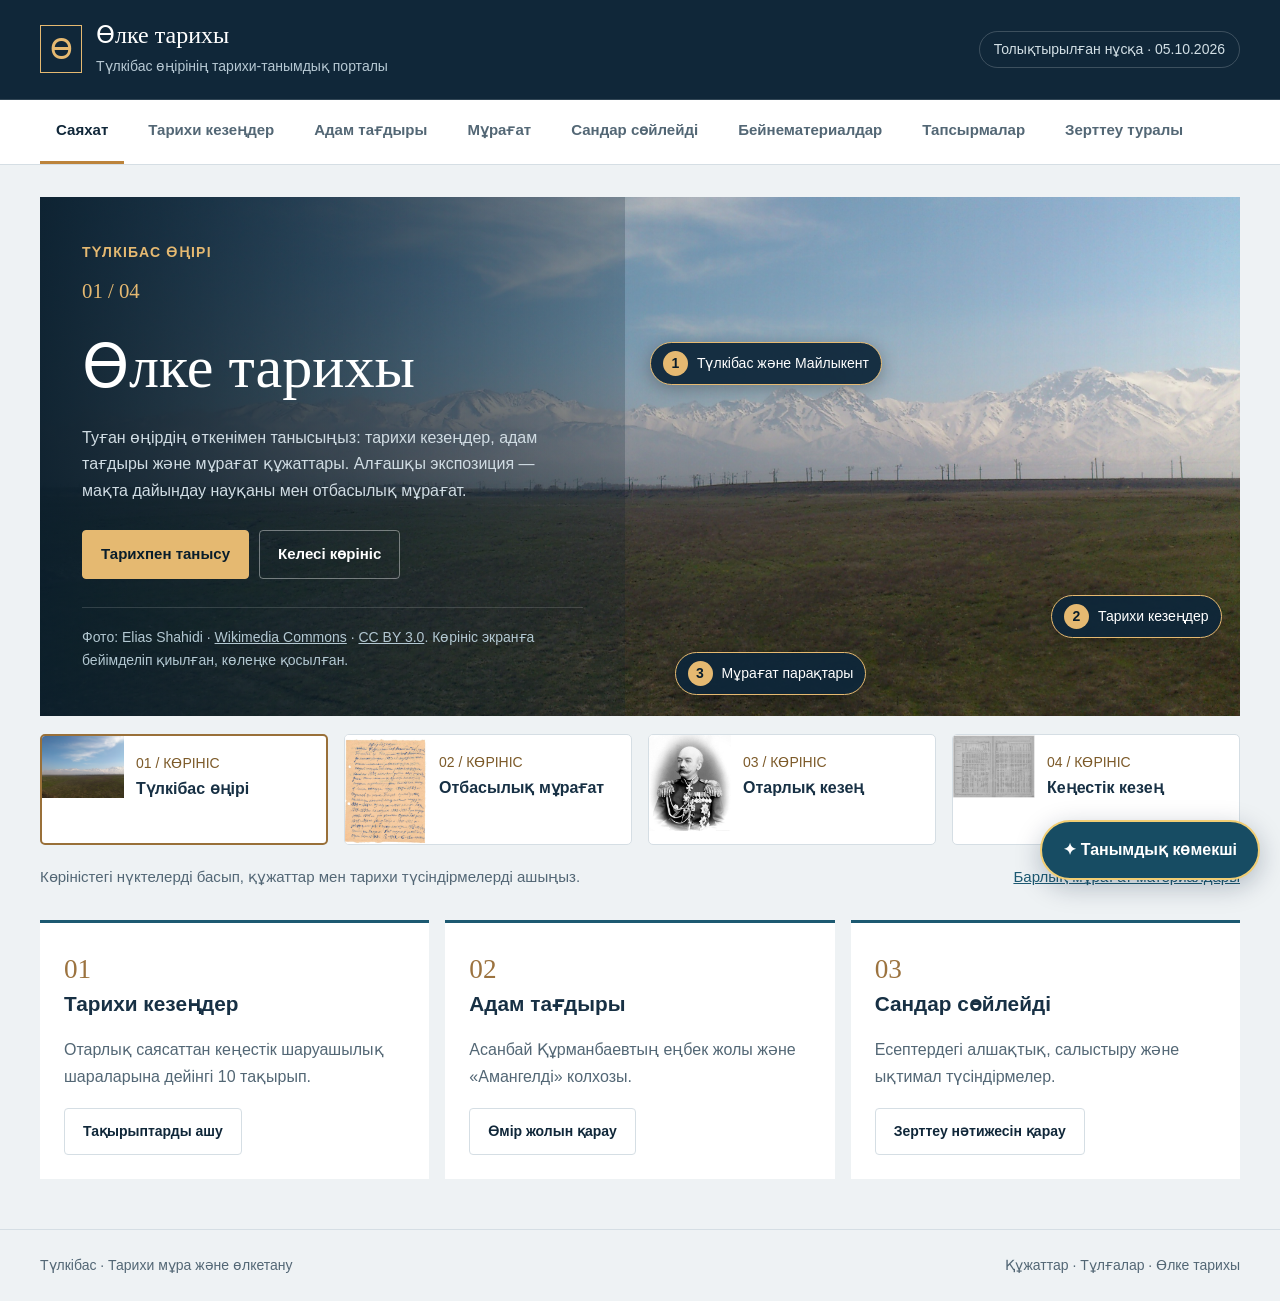
==== index.html @ 642c3aed "Өлке тарихы: танымдық көмекші қосылды" ====
<!doctype html>
<html lang="kk">
<head>
<meta charset="utf-8"><meta name="viewport" content="width=device-width, initial-scale=1">
<meta name="description" content="Түлкібас өңірінің тарихы: отарлық және кеңестік экономикалық саясат, Асанбай Құрманбаевтың өмір жолы, отбасылық мұрағат және сандық деректерді салыстыру.">
<meta name="theme-color" content="#102739"><title>Өлке тарихы</title>
<link rel="icon" type="image/svg+xml" href="data:image/svg+xml,%3Csvg xmlns='http://www.w3.org/2000/svg' viewBox='0 0 32 32'%3E%3Crect width='32' height='32' rx='6' fill='%23102739'/%3E%3Cpath d='M8 7h16v18H8z' fill='none' stroke='%23e5b971' stroke-width='2'/%3E%3Cpath d='M12 12h8m-8 4h8m-8 4h5' stroke='%23e5b971' stroke-width='2'/%3E%3C/svg%3E">
<style>
:root{--ink:#102739;--deep:#091d2b;--gold:#e5b971;--paper:#fff;--bg:#eef2f4;--text:#173044;--muted:#536775;--line:#d5dee4;--blue:#1c5971;--serif:Georgia,'Times New Roman',serif}*{box-sizing:border-box}html{scroll-behavior:smooth}body{margin:0;background:var(--bg);color:var(--text);font-family:Arial,Helvetica,sans-serif;font-size:16px;line-height:1.65}button,a,input{touch-action:manipulation}button,input{font:inherit}button{cursor:pointer}a{color:var(--blue)}button:focus-visible,a:focus-visible,input:focus-visible,summary:focus-visible{outline:3px solid #bd7623;outline-offset:4px}button:disabled{cursor:default}h1,h2,h3,h4,p{margin-top:0}h1,h2,h3{line-height:1.18}h1,h2{font-family:var(--serif);font-weight:400}h2{font-size:clamp(2rem,4vw,3rem);margin-bottom:16px}h3{font-size:1.3rem}p{margin-bottom:18px}.skip{position:absolute;top:-70px;left:10px;background:white;z-index:20;padding:10px}.skip:focus{top:10px}.top{background:var(--ink);color:#fff;border-bottom:1px solid #ffffff24}.top-inner{max-width:1400px;margin:auto;padding:21px 40px;display:flex;justify-content:space-between;align-items:center;gap:20px}.brand{display:flex;gap:14px;align-items:center;color:inherit;text-decoration:none}.brand-mark{width:42px;height:48px;display:grid;place-items:center;border:1px solid var(--gold);font-family:var(--serif);color:var(--gold);font-size:1.8rem}.brand-title{font-family:var(--serif);font-size:1.5rem;line-height:1.2}.brand small{display:block;font-size:.875rem;color:#b6c8d3;margin-top:5px}.edition{color:#d3e0e6;font-size:.875rem;border:1px solid #ffffff30;border-radius:20px;padding:6px 14px}.nav{background:var(--paper);border-bottom:1px solid var(--line)}.nav-inner{max-width:1400px;margin:auto;display:flex;padding:0 40px;gap:8px;overflow-x:auto}.nav a{white-space:nowrap;text-decoration:none;color:var(--muted);padding:18px 16px;font-weight:600;font-size:.94rem;border-bottom:3px solid transparent}.nav a[aria-current=page]{color:var(--ink);border-color:#bc843b}.nav a:hover{background:#edf3f6}.shell{max-width:1400px;margin:auto;padding:32px 40px 50px}.section-label{display:block;font-size:.875rem;letter-spacing:.09em;text-transform:uppercase;font-weight:700;color:#86602d;margin-bottom:10px}.page-heading{display:flex;align-items:end;justify-content:space-between;gap:20px;margin-bottom:26px}.page-heading p{max-width:700px;color:var(--muted);margin-bottom:0}.subtle{color:var(--muted);font-size:.875rem}.museum{display:grid;grid-template-columns:1fr 1.05fr;min-height:490px;background:var(--ink);color:white;position:relative;overflow:hidden}.museum-copy{padding:44px 42px;display:flex;flex-direction:column;justify-content:center;z-index:1}.museum .section-label{color:var(--gold)}.museum h1{font-family:var(--serif);font-size:clamp(2rem,4.7vw,4.2rem);margin-bottom:22px}.museum-copy p{color:#d0dce3;max-width:560px}.museum .source-label{font-size:.875rem;color:#b3c8d2;margin-top:28px;padding-top:18px;border-top:1px solid #ffffff25}.scene-number{font-family:var(--serif);font-size:1.3rem;color:var(--gold);margin-bottom:24px}.stage{min-width:0;position:relative;overflow:hidden;background:#173b4d;display:flex;align-items:center;justify-content:center;padding:36px 25px;background-image:radial-gradient(ellipse at center,#376176 0%,#173b4d 70%)}.stage-images{width:100%;height:400px;position:relative}.stage-img{position:absolute;object-fit:contain;filter:drop-shadow(0 15px 18px #0008);max-width:62%;height:92%;top:1%;left:8%;transform:rotate(-7deg)}.stage-img.second{left:auto;right:3%;height:82%;top:12%;transform:rotate(6deg)}.stage-img.solo{max-width:90%;left:5%;width:90%;height:95%;transform:none}.hotspot{position:absolute;border:1px solid var(--gold);border-radius:50px;background:#0d2639ee;color:#fff;display:flex;align-items:center;gap:9px;padding:8px 12px;font-size:.875rem;box-shadow:0 4px 18px #0004;z-index:2;text-align:left;max-width:90%}.hotspot b{background:var(--gold);color:var(--deep);border-radius:50%;width:25px;height:25px;flex-shrink:0;display:grid;place-items:center}.hotspot:hover{background:#17445e}.hotspot.one{left:4%;top:28%}.hotspot.two{right:3%;bottom:15%}.hotspot.three{left:8%;bottom:4%}.museum-controls{display:flex;gap:10px;flex-wrap:wrap;margin-top:8px}.btn{border:1px solid var(--line);background:white;color:var(--ink);padding:11px 18px;border-radius:4px;display:inline-flex;align-items:center;justify-content:center;gap:8px;text-decoration:none;font-size:.94rem;font-weight:600}.btn:hover{background:#e7eff4}.btn.gold{background:var(--gold);border-color:var(--gold);color:var(--deep)}.btn.dark{background:var(--ink);border-color:var(--ink);color:#fff}.btn.ghost{background:transparent;border-color:#ffffff65;color:white}.btn.ghost:hover{background:#ffffff15}.scene-cards{display:grid;grid-template-columns:repeat(3,1fr);gap:16px;margin-top:18px}.scene-card{background:white;border:1px solid var(--line);display:flex;text-align:left;padding:0;overflow:hidden;border-radius:5px;min-height:110px;color:var(--text)}.scene-card.active{border:2px solid #997039}.scene-thumb{width:110px;object-fit:cover;background:#e4e6e6}.scene-meta{padding:17px 18px}.scene-meta small{display:block;color:#7c5a29;font-size:.875rem;margin-bottom:4px}.scene-meta strong{display:block;font-size:1rem;line-height:1.3}.trip-foot{padding:20px 0;color:var(--muted);display:flex;justify-content:space-between;gap:20px;font-size:.94rem}.trip-foot a{text-decoration:underline}.routes{display:grid;grid-template-columns:repeat(3,1fr);gap:16px;margin-top:10px}.route{padding:24px;background:white;border-top:3px solid var(--blue)}.route .num{color:#9c733f;font-family:var(--serif);font-size:1.7rem}.route p{color:var(--muted);margin:12px 0 18px}.route .btn{font-size:.875rem}.topic-grid{display:grid;grid-template-columns:repeat(2,1fr);gap:18px}.topic-card{background:white;padding:28px;border:1px solid var(--line);position:relative;display:flex;flex-direction:column;align-items:start}.topic-card .index{font-family:var(--serif);font-size:2rem;color:#a97b40}.topic-card .era{font-size:.875rem;color:var(--muted);margin-left:auto}.topic-card .card-top{display:flex;align-items:center;width:100%;margin-bottom:16px}.topic-card p{color:var(--muted);flex-grow:1}.topic-card .btn{margin-top:auto}.name-note{border-left:4px solid #ac7c3d;padding:17px 22px;background:#fff8ec;margin:25px 0;font-size:.94rem}.two-col{display:grid;grid-template-columns:1.1fr .9fr;gap:32px}.life-intro{background:var(--ink);color:white;padding:32px}.life-intro .section-label{color:var(--gold)}.life-intro p{color:#cddbe4}.life-intro img{width:100%;height:330px;object-fit:contain;margin-top:10px}.timeline{margin-left:16px;border-left:2px solid #c4d2db;padding:0 0 0 30px}.event{position:relative;background:white;padding:20px 24px;margin-bottom:16px;border:1px solid var(--line)}.event:before{content:'';position:absolute;left:-39px;top:26px;width:14px;height:14px;background:#b5823e;border:3px solid var(--bg);border-radius:50%}.event time{font-size:.875rem;font-weight:700;color:#805821}.event h3{margin:8px 0 12px}.event p{color:var(--muted);margin:0}.archive-grid{display:grid;grid-template-columns:repeat(3,1fr);gap:22px}.archive-card{background:white;border:1px solid var(--line);display:flex;flex-direction:column}.archive-picture{height:285px;background:#dfe6ea;display:grid;place-items:center;position:relative;border:0;width:100%;padding:18px}.archive-picture img{max-width:100%;height:100%;object-fit:contain;filter:drop-shadow(0 7px 7px #0002)}.archive-picture:after{content:'Үлкейтіп қарау';position:absolute;bottom:13px;right:13px;background:#102739;color:white;font-size:.875rem;padding:4px 10px;border-radius:3px}.archive-copy{padding:23px;display:flex;flex-direction:column;flex-grow:1}.archive-copy .subtle{color:#815c2b}.archive-copy h3{margin:10px 0 12px}.archive-copy p{font-size:.94rem;color:var(--muted);margin-bottom:10px}.pending{padding:28px;border:1px dashed #80929e;background:#fff;margin-top:24px}.pending h3{margin-bottom:12px}.pending p{margin-bottom:0;color:var(--muted)}.comparison-banner{background:var(--ink);color:white;padding:36px 40px;display:grid;grid-template-columns:1.5fr 1fr;gap:32px}.comparison-banner .section-label{color:var(--gold)}.comparison-banner p{color:#d6e1e8}.difference{align-self:center;justify-self:center;text-align:center}.difference .big{font-family:var(--serif);font-size:6rem;color:var(--gold);line-height:1}.difference strong{display:block;font-size:1rem;margin-top:12px}.compare-grid{display:grid;grid-template-columns:1fr 1fr;gap:20px;margin:24px 0}.figure{background:white;border:1px solid var(--line);padding:28px}.figure .value{font-family:var(--serif);font-size:4rem;color:var(--ink);line-height:1.2}.figure p{font-weight:600;margin:12px 0}.bar{height:9px;background:#e9eef1;border-radius:5px;overflow:hidden}.bar span{height:100%;background:#26718d;display:block}.figure:nth-child(2) .bar span{background:#a97b40}.formula{background:white;border:1px solid var(--line);padding:20px;text-align:center;font-family:var(--serif);font-size:1.8rem}.interpretations{display:grid;grid-template-columns:1fr 1fr;gap:20px;margin:24px 0}.interpretation{padding:28px;background:#fff;border-top:4px solid var(--blue)}.interpretation:nth-child(2){border-color:#af7c38}.interpretation p{margin-bottom:0;color:var(--muted)}.task-zone{background:white;padding:32px;margin-top:32px;border:1px solid var(--line)}.task-head{display:flex;align-items:center;justify-content:space-between;gap:20px}.score{font-size:.94rem;font-weight:700;color:var(--blue)}.tasks{display:grid;grid-template-columns:1fr 1fr;gap:18px;margin:24px 0}.task{border:1px solid var(--line);padding:20px}.task p{font-weight:600}.task-actions{display:flex;gap:12px;flex-wrap:wrap}.task-feedback{font-size:.94rem;color:var(--muted);margin-top:15px;min-height:25px}.task .selected{background:var(--ink);color:#fff}.task.correct{border-color:#3b7763}.task.incorrect{border-color:#a55849}.project-card{background:white;padding:34px;border:1px solid var(--line);margin-bottom:24px}.project-card h3{font-family:var(--serif);font-size:1.6rem}.project-authors{display:grid;grid-template-columns:repeat(3,1fr);gap:20px;padding:24px 0;border-top:1px solid var(--line);margin-top:28px}.project-authors strong{display:block}.project-authors p{margin:5px 0 0;color:var(--muted)}.research-flow{display:grid;grid-template-columns:repeat(4,1fr);gap:12px;margin-top:24px}.research-flow div{background:var(--ink);padding:22px;color:white}.research-flow b{display:block;color:var(--gold);font-size:1.6rem;font-family:var(--serif);margin-bottom:10px}.references{background:white;padding:28px;border:1px solid var(--line)}summary{cursor:pointer;font-weight:700;font-size:1.1rem}details[open] summary{margin-bottom:18px}.references li{margin-bottom:12px;overflow-wrap:anywhere}.source-links{margin-top:26px;padding-top:20px;border-top:1px solid var(--line)}.source-links a{display:block;margin:10px 0;overflow-wrap:anywhere}.footer{max-width:1400px;margin:auto;padding:24px 40px;border-top:1px solid var(--line);display:flex;justify-content:space-between;gap:20px;color:var(--muted);font-size:.875rem}.footer p{margin:0}dialog{padding:0;border:0;color:var(--text);background:white;border-radius:8px;max-width:850px;width:calc(100% - 40px);max-height:90dvh;box-shadow:0 25px 90px #0005}dialog::backdrop{background:#061725bd}.dialog-head{display:flex;align-items:center;justify-content:space-between;gap:14px;padding:22px 28px;border-bottom:1px solid var(--line);position:sticky;top:0;background:white;z-index:2}.dialog-head h2{font-family:var(--serif);font-size:1.7rem;margin:0}.close{width:40px;height:40px;background:var(--bg);border:1px solid var(--line);border-radius:50%;font-size:1.4rem;flex-shrink:0;color:var(--text)}.dialog-body{padding:28px}.dialog-body .lead{font-size:1.1rem;color:var(--blue)}.dialog-body .source{background:var(--bg);padding:18px;font-size:.875rem;margin-top:24px}.question{border-left:3px solid #b88843;padding:16px 20px;margin-top:24px;background:#fff8ee}.image-dialog{max-width:1100px}.zoom-toolbar{display:flex;align-items:center;gap:16px;flex-wrap:wrap;padding:14px 28px;background:var(--bg)}.zoom-toolbar label{font-size:.875rem}.zoom-toolbar input{width:160px;accent-color:var(--blue)}.image-scroll{height:60dvh;overflow:auto;background:#dce3e7;display:grid;align-items:start;justify-items:center;padding:20px}.image-scroll img{max-width:none;width:var(--zoom-width,70%);height:auto;display:block;object-fit:contain}.image-caption{padding:20px 28px;font-size:.94rem;color:var(--muted)}.image-caption p{margin-bottom:8px}.noscript{padding:20px;background:#fff0da}.print-only{display:none}@media(min-width:1600px){.museum{min-height:540px}.stage-images{height:440px}}@media(max-width:1000px){.top-inner,.shell,.footer{padding-left:24px;padding-right:24px}.nav-inner{padding:0 24px}.museum-copy{padding:30px}.scene-thumb{width:75px}.scene-meta{padding:14px 12px}.archive-grid{grid-template-columns:repeat(2,1fr)}.two-col{gap:20px}.project-authors{grid-template-columns:1fr 1fr}.research-flow{grid-template-columns:1fr 1fr}}@media(max-width:700px){.top-inner{padding:18px 18px}.brand-title{font-size:1.2rem}.brand small{font-size:.8rem}.edition{display:none}.nav-inner{padding:0 6px;gap:0}.nav a{padding:15px 12px;font-size:.875rem}.shell{padding:22px 18px 35px}.page-heading{display:block}.museum{grid-template-columns:1fr}.museum-copy{padding:28px}.museum h1{font-size:2.35rem}.museum .source-label{margin-top:15px}.scene-number{margin-bottom:15px}.stage{padding:14px 20px}.stage-images{height:330px}.scene-cards{gap:10px}.scene-card{display:block;min-width:0}.scene-thumb{width:100%;height:90px}.scene-meta{padding:12px 10px}.scene-meta strong{font-size:.875rem}.scene-meta small{font-size:.8rem}.routes,.topic-grid,.two-col,.archive-grid,.compare-grid,.interpretations,.tasks{grid-template-columns:1fr}.trip-foot{display:block}.trip-foot a{display:inline-block;margin-top:10px}.topic-card{padding:23px}.archive-picture{height:330px}.comparison-banner{grid-template-columns:1fr;padding:28px}.comparison-banner .difference{justify-self:start;text-align:left;display:flex;align-items:center;gap:20px}.difference .big{font-size:4.7rem}.difference strong{margin:0}.task-zone{padding:22px}.task-head{display:block}.project-card{padding:24px}.project-authors{grid-template-columns:1fr}.research-flow{grid-template-columns:1fr 1fr}.footer{padding:20px 18px;display:block}.footer p+p{margin-top:10px}.dialog-head{padding:17px 20px}.dialog-head h2{font-size:1.35rem}.dialog-body{padding:22px}.image-caption{padding:20px}.image-scroll img{width:var(--zoom-width,100%)}.zoom-toolbar{padding:12px 20px}.hotspot{font-size:.875rem}.image-dialog{width:calc(100% - 20px)}}@media(prefers-reduced-motion:reduce){html{scroll-behavior:auto}*{animation:none!important;transition:none!important}}@media print{.nav,.top,.footer,button,.scene-cards,.museum,.task-zone,dialog{display:none!important}.shell{padding:0;max-width:none}.topic-grid,.two-col,.archive-grid,.compare-grid,.interpretations{display:block}.topic-card,.event,.archive-card,.project-card{break-inside:avoid;margin-bottom:16px}.print-only{display:block}.comparison-banner{background:white;color:black}.comparison-banner p{color:black}.difference .big{color:black}}

/* Өлке көрінісі және мақта тақырыбының көркем фоны */
.museum.has-background{background-size:cover;background-position:center 72%}
.museum.has-background .stage{background:transparent}
.museum.landscape .museum-copy{background:linear-gradient(90deg,#091d2be8,#091d2b38)}
.museum.cotton .museum-copy{background:linear-gradient(90deg,#fffffff2,#ffffff94);color:var(--ink)}
.museum.cotton .museum-copy p{color:#243e50}
.museum.cotton .section-label,.museum.cotton .scene-number{color:#795326}
.museum.cotton .source-label{color:#354e60;border-color:#10273930}
.museum.cotton .btn.ghost{color:var(--ink);border-color:#10273980;background:#ffffffb0}
.museum.cotton .btn.ghost:hover{background:white}
.museum .source-label a{color:inherit}
.scene-cards{grid-template-columns:repeat(4,1fr)}
.scene-thumb{width:82px}
.scene-meta{padding:16px 12px}
.topic-art{width:calc(100% + 56px);height:155px;margin:-28px -28px 20px;background-size:cover;background-position:center 62%;position:relative;flex-shrink:0}
.topic-art span{position:absolute;right:12px;bottom:10px;background:#ffffffdf;padding:2px 9px;font-size:.75rem;color:#3b5262;border-radius:3px}
.dialog-body .topic-art{height:185px;margin-bottom:24px}
.visual-credit{font-size:.875rem;color:var(--muted)}
@media(max-width:1000px){.scene-thumb{width:64px}.scene-meta{padding:14px 10px}}
@media(max-width:700px){.scene-cards{grid-template-columns:repeat(2,1fr)}.scene-thumb{width:100%;height:105px}.museum.landscape{background-position:68% 75%}.museum.landscape .museum-copy{background:#091d2bbd}.museum.landscape .stage{min-height:250px;background:#091d2b10}.museum.landscape .stage-images{height:220px}.museum.cotton .museum-copy{background:#ffffffe0}.museum.cotton .stage{background:#ffffff35}.topic-card .topic-art{width:calc(100% + 46px);margin:-23px -23px 20px}.dialog-body .topic-art{width:calc(100% + 44px);margin:-22px -22px 22px}}
.archive-views{display:flex;gap:8px;flex-wrap:wrap;margin-top:14px}.archive-views .btn{padding:7px 10px;font-size:.85rem}.source-audit{background:white;border:1px solid var(--line);padding:26px;margin:24px 0}.table-scroll{overflow:auto}.audit-table{border-collapse:collapse;width:100%;font-size:.94rem}.audit-table th,.audit-table td{padding:12px 14px;border-bottom:1px solid var(--line);text-align:left;vertical-align:top}.audit-table th{background:var(--bg)}.audit-table td:first-child{min-width:190px}.image-scroll{display:block}.image-frame{position:relative;margin:0 auto}.image-frame #large-image{position:absolute;left:50%;top:50%;max-width:none;transform:translate(-50%,-50%);transform-origin:center}.source-buttons{display:flex;gap:10px;flex-wrap:wrap;margin-top:14px}.archive-count{font-weight:600;color:var(--blue)}

.people-nav{display:grid;grid-template-columns:1fr 1fr;gap:18px;margin-bottom:30px}.person-choice{display:flex;gap:20px;align-items:center;background:white;border:1px solid var(--line);padding:16px;color:var(--ink);text-decoration:none}.person-choice.active{border:2px solid #a97b40;background:#fff8ec}.person-choice img{width:76px;height:92px;object-fit:cover;background:var(--bg)}.person-choice strong{display:block;font-family:var(--serif);font-size:1.4rem;line-height:1.3}.person-choice small{display:block;margin-top:6px;color:var(--muted)}.person-heading{margin:30px 0}.person-heading p{max-width:900px;color:var(--muted)}.person-docs{display:flex;flex-direction:column;gap:10px}.life-intro .person-docs .btn{width:100%}.family-section{margin-top:40px}.family-grid{display:grid;grid-template-columns:repeat(3,1fr);gap:18px}.family-grid .project-card{padding:26px;margin-bottom:0}.family-grid h3{font-size:1.4rem}.source-audit li{margin-bottom:10px}@media(max-width:700px){.people-nav,.family-grid{grid-template-columns:1fr}.person-choice{gap:14px}.person-choice strong{font-size:1.25rem}.person-heading h2{font-size:2rem}.people-nav{gap:12px}}
</style>
</head>
<body>
<a class="skip" href="#main">Мазмұнға өту</a>
<header class="top"><div class="top-inner"><a class="brand" href="#tour"><span class="brand-mark" aria-hidden="true">Ө</span><div><div class="brand-title">Өлке тарихы</div><small>Түлкібас өңірінің тарихи-танымдық порталы</small></div></a><span class="edition">Толықтырылған нұсқа · 05.10.2026</span></div></header>
<nav class="nav" aria-label="Негізгі бөлімдер"><div class="nav-inner">
<a href="#tour" data-page="tour">Саяхат</a><a href="#history" data-page="history">Тарихи кезеңдер</a><a href="#life" data-page="life">Адам тағдыры</a><a href="#archive" data-page="archive">Мұрағат</a><a href="#numbers" data-page="numbers">Сандар сөйлейді</a><a href="#videos" data-page="videos">Бейнематериалдар</a><a href="#tasks" data-page="tasks">Тапсырмалар</a><a href="#project" data-page="project">Зерттеу туралы</a>
</div></nav>
<main id="main" class="shell" tabindex="-1"></main>
<noscript><div class="noscript">Бұл интерактивті музейді ашу үшін браузерде JavaScript қосулы болуы керек. Негізгі зерттеу бағыты: патшалық отарлау, кеңестік экономикалық саясат, Түлкібас өңіріндегі мақта науқаны және Асанбай Құрманбаевтың тағдыры.</div></noscript>
<footer class="footer"><p>Түлкібас · Тарихи мұра және өлкетану</p><p>Құжаттар · Тұлғалар · Өлке тарихы</p></footer>
<dialog id="article-dialog" aria-labelledby="article-title"><div class="dialog-head"><h2 id="article-title"></h2><button class="close" data-close="article-dialog" aria-label="Терезені жабу">×</button></div><div id="article-body" class="dialog-body"></div></dialog>
<dialog id="image-dialog" class="image-dialog" aria-labelledby="image-title"><div class="dialog-head"><h2 id="image-title"></h2><button class="close" data-close="image-dialog" aria-label="Терезені жабу">×</button></div><div class="zoom-toolbar"><label for="zoom">Масштаб</label><input id="zoom" type="range" min="70" max="220" value="100" step="10"><span id="zoom-label">100%</span><button class="btn" id="zoom-reset">Бастапқы өлшем</button><button class="btn" id="image-rotate">90° бұру</button></div><div class="image-scroll" id="image-scroll"><div class="image-frame" id="image-frame"><img id="large-image" alt=""></div></div><div class="image-caption" id="image-caption"></div></dialog>
<script id="site-content" type="application/json">{"title": "Өлке тарихы", "version": "Толықтырылған нұсқа · 05.10.2026", "projectTitle": "Мақта дайындау науқаншылдығы: Отбасылық мұрағаттан тарихи шындыққа", "authors": "Мынбай Жансая, Бастық Ақнұр", "supervisor": "Курманбаева Ж.Е.", "school": "Түлкібас ауданының үш тілде оқытатын мамандандырылған мектеп-интернаты", "topics": [{"id": "region", "era": "Өлкетану", "title": "Түлкібас өңірінің шаруашылық санаты", "lead": "1928 жылғы қаулы бойынша Сырдария округі аудандарының шаруашылық жіктелуі.", "paragraphs": ["«1928 ж. 30 тамыздағы ҚазКСР Халық комиссарлар кеңесінің «Қазақстанның көшеплі, жартылай көшпелі және отырықшы аудандарын анықтау» жөніндегі қаулысына сәйкес Сырдария округінің көшпелі аудандары ретінде Қызылқұм, Созақ, Сарысу және Шу аудандары бөліп көрсетілсе, жартылай көшпелі аудандарына Талас, Әулиеата, Меркі, Қараспан, Арыс, Түлкібас және Шаян аудандары енген. Ал округтің отырықшы аудандары тізіміне Түркістан, Келес, Бадам, Қаратас аудандары енгізілген» [2].", "Үзінді У.А. Агулыкова мен Б.Қ. Исабектің «Сырдария округі аудандарындағы ұжымдастыру және тәркілеу науқанының ерекшеліктері» мақаласының 8-бетінен алынған. Авторлар ҚР Орталық мемлекеттік архивінің 30-қор, 1-тізбе, 813-іс, 106–114-парақтарындағы деректерге сілтеме жасайды.", "Дәйексөздегі «ҚазКСР», «көшеплі» және «Қаратас» жазылымдары түпнұсқа бойынша сақталды. 1928 жылғы республиканың тарихи атауы — Қазақ АКСР."], "source": "У.А. Агулыкова, Б.Қ. Исабек. «Сырдария округі аудандарындағы ұжымдастыру және тәркілеу науқанының ерекшеліктері». Вестник Карагандинского университета. Серия «История. Философия». 2025. Т. 30, № 3(119). Б. 7–15. Қарастырылған үзінді — 8-бет; мұрағат сілтемесі — 13-бет, № 2. DOI: 10.31489/2025HPh3/7-15. ҚР Орталық мемлекеттік архиві: 30-қор, 1-тізбе, 813-іс, 106–114-парақтар. Шифр У.А. Агулыкова, Б.Қ. Исабек мақаласының әдебиеттер тізімінен алынған.", "question": "1928 жылғы жіктеу бойынша Түлкібас қай шаруашылық санатына енгізілген?", "archiveLinks": [{"id": "tulkibas-1928-source", "label": "1928 жылғы жіктеу дерегін ашу"}]}, {"id": "tulkibas-1928", "era": "1928 жыл", "title": "Түлкібас: жартылай көшпелі аудан", "lead": "Ауданның шаруашылық санаты және Сырдария округіндегі орны — мұрағатқа сүйенген ғылыми зерттеуде.", "paragraphs": ["У.А. Агулыкова мен Б.Қ. Исабек 2025 жылы жариялаған зерттеуінде 1928 жылғы 30 тамыздағы аудандарды шаруашылық сипатына қарай анықтау қаулысына сілтеме жасайды. Мақала бойынша Түлкібас Сырдария округінің жартылай көшпелі аудандары қатарына енгізілген.", "Бұл жіктеу өлкенің шаруашылық құрылымын түсіндіруге көмектеседі. Мақта дайындау талаптарын зерттегенде егіншілікпен қатар мал шаруашылығы мен халықтың қоныстану сипаты да ескеріледі. Жартылай көшпелі санат ауданның барлық тұрғындары бірдей шаруашылық жүргізді дегенді білдірмейді.", "Мақаланың 8-бетіндегі 1-кестеде Түлкібас халқы 31 075 адам, оның ішінде қазақтар 29 894 адам деп берілген. Бұл кесте «Материалы по районированию Казахстана» (Қызылорда, 1928, 2-бөлім, 162-бет) басылымына сілтеме жасайды; халық саны мен шаруашылық жіктеуінің дереккөздері бөлек көрсетіледі.", "Сайт түсіндірмесінде 1928 жылғы республиканың атауы Қазақ АКСР деп берілді. Мақаладағы қаулы жөніндегі сөйлемде «ҚазКСР» жазылған. Отырықшы аудандар тізімінде «Қаратас» атауы қолданылған.", "Мақала Түлкібастың 1928 жылғы шаруашылық санатын сипаттайды. Майлыкент болыстығының аумағы мен Түлкібас өңірінің оған қатысы туралы мәлімет бұл еңбекте берілмеген."], "classification": [{"label": "Көшпелі аудандар", "districts": "Қызылқұм, Созақ, Сарысу, Шу"}, {"label": "Жартылай көшпелі аудандар", "districts": "Талас, Әулиеата, Меркі, Қараспан, Арыс, Түлкібас, Шаян"}, {"label": "Отырықшы аудандар", "districts": "Түркістан, Келес, Бадам, Қаратас"}], "source": "У.А. Агулыкова, Б.Қ. Исабек. «Сырдария округі аудандарындағы ұжымдастыру және тәркілеу науқанының ерекшеліктері». Вестник Карагандинского университета. Серия «История. Философия». 2025. Т. 30, № 3(119). Б. 7–15. Қарастырылған үзінді — 8-бет; мұрағат сілтемесі — 13-бет, № 2. DOI: 10.31489/2025HPh3/7-15. ҚР Орталық мемлекеттік архиві: 30-қор, 1-тізбе, 813-іс, 106–114-парақтар. Шифр У.А. Агулыкова, Б.Қ. Исабек мақаласының әдебиеттер тізімінен алынған.", "links": [{"label": "Мақаланың DOI сілтемесі", "url": "https://doi.org/10.31489/2025HPh3/7-15"}], "archiveLinks": [{"id": "tulkibas-1928-source", "label": "8-бет пен мұрағат сілтемесін ашу"}], "question": "Жартылай көшпелі ауданға мақта дайындау міндеттемесін жүктегенде қандай жергілікті шаруашылық ерекшеліктерін ескеру қажет?"}, {"id": "colonial", "era": "XIX ғасыр", "title": "Патша үкіметінің отарлау саясаты", "lead": "Әскери жаулап алу, әкімшілік басқару және жер қатынастарының өзгеруі.", "paragraphs": ["XIX ғасырдың екінші жартысында Ресей империясының Оңтүстік Қазақстан мен Орта Азияға орнығуы әскери әрекеттермен және жаңа әкімшілік тәртіппен қатар жүрді. 1867–1868 жылдардағы реформалар басқару жүйесі мен аумақтық бөліністі өзгертті.", "1886 жылғы Түркістан өлкесін басқару ережесі және 1891 жылғы Дала ережесі империялық басқаруды нығайтты. Бұл екі ереженің қолданылған аумақтарын ажырату қажет: Түркістан өлкесіне қатысты нормаларды бүкіл Қазақстанға бірдей телуге болмайды.", "Жерді мемлекеттік меншік ретінде қарастыру, қоныс аудару, салықтар және жергілікті басқару тәртібі шаруалардың мүмкіндіктеріне әсер етті. Осы өзгерістер жер мен суды пайдалану, шаруашылық жүргізу және мемлекеттік міндеттемелер жүйесін өзгертті."], "source": "Ғылыми жұмыс: «Патшалы Ресей билігі тұсындағы мақта өндірісінің қажеттілігі»; Қазақстан тарихы порталының әкімшілік реформалар туралы оқу материалы.", "links": [{"label": "1867–1868 және 1886–1891 жылдардағы реформалар", "url": "https://e-history.kz/media/scorm/381/text/text.htm"}], "question": "Әкімшілік реформа мен шаруашылықтың өзгеруі арасында қандай байланыс бар?"}, {"id": "cotton-base", "era": "XIX ғасыр — 1917", "title": "Түркістан — мақта шикізатының базасы", "lead": "Тоқыма өнеркәсібінің сұранысы өлкенің шаруашылық бағытын өзгертті.", "paragraphs": ["Ресейдің тоқыма өнеркәсібі сырттан сатып алынатын мақтаға тәуелді болды. Түркістанда мақта өндірісін кеңейту империяның өз шикізат базасын қалыптастыру мүддесімен байланысты еді.", "Өлкеде жергілікті және әкелінген мақта сорттарын сынау, селекция, мақта тазалау мен өңдеу ісі дамыды. Жұмыста К.П. фон Кауфманның бастамалары, агрономдар, кәсіпкерлер және мануфактуралардың қатысуы баяндалады.", "Мырзашөлді суару, каналдар салу, теміржол байланысы және болашақ өнім есебінен несие беру мақта шаруашылығының кеңеюіне ықпал етті. Су, жер, көлік және капитал бір өндірістік жүйеге бірікті."], "source": "Ғылыми жұмыс: 1.1–1.2 бөлімдері; әдебиеттер тізіміндегі Бартольд, Юферев, Галузо, Көпешов еңбектері.", "question": "Мақта өндірісі үшін суару жүйесі мен теміржол неге қатар қажет болды?"}, {"id": "colonial-effects", "era": "XIX ғасыр — 1917", "title": "Өлке экономикасындағы өзгерістер", "lead": "Өндірістің өсуі, несие қатынастары және азық-түлік мәселесі.", "paragraphs": ["Мақта егісінің ұлғаюы өңдеу кәсіпорындары мен сауда байланыстарын кеңейтті. Сонымен бірге шаруашылықтардың несиеге және өнімді сатып алушы кәсіпкерлерге тәуелділігі күшейді.", "Ғылыми жұмыста мақта алқаптарының кеңеюі астық дақылдарына арналған жерлердің қысқаруымен байланыстырылған. Мақта өсіретін аудандардың сырттан жеткізілетін астыққа мұқтаждығы азық-түлік пен тасымал мәселесін маңызды етті.", "Бұл өзгерістерді бағалағанда өндіріс көлемін ғана емес, жергілікті тұрғындардың табысын, қарызын, жер мен суға қолжетімділігін және азық-түлік қауіпсіздігін бірге қарастыру қажет."], "source": "Ғылыми жұмыс: «Мақта шаруашылығының өлке экономикасына әсері»; [8–15] дереккөздері.", "question": "Экспорттық дақыл көбейсе, жергілікті халықтың жағдайы міндетті түрде жақсара ма?"}, {"id": "early-soviet", "era": "1918–1920-жылдар", "title": "Кеңестік биліктің алғашқы экономикалық шаралары", "lead": "Әскери коммунизмнен ЖЭС-ке: шаруашылықты қалпына келтіру жолдары.", "paragraphs": ["Азамат соғысы жылдарындағы әскери коммунизм саясаты орталықтандырылған бөлуге және азық-түлік салғыртына сүйенді. Соғыс пен шаруашылық күйзелісі өндіріс пен ауылдағы тіршілікке ауыр әсер етті.", "1921 жылы жаңа экономикалық саясатқа көшу басталды. Азық-түлік салғыртын салықпен алмастыру, жеке саудаға және шағын кәсіпкерлікке мүмкіндік беру шаруашылықты қалпына келтірумен байланысты болды. Ірі өнеркәсіп пен банк жүйесі мемлекет бақылауында қалды.", "1920-жылдардағы жер-су реформалары жер қатынастарын қайта құруға бағытталды. Кооперация, несие, құрал-жабдықпен қамту және ирригация мақта шаруашылығын қалпына келтіру шараларымен ұштасып жатты."], "source": "Ғылыми жұмыс: кеңестік кезеңдегі мақта шаруашылығын қалпына келтіру; жалпы тарихи түсіндірме — Қазақстан тарихы порталы.", "links": [{"label": "Қазақстан ЖЭС жылдарында", "url": "https://e-history.kz/kz/history-of-kazakhstan/show/9008"}], "question": "Салғырт пен салықтың айырмашылығы шаруаның еңбекке ынтасына қалай әсер етеді?"}, {"id": "collectivization", "era": "1928–1930-жылдар", "title": "Тәркілеу, ұжымдастыру және отырықшыландыру", "lead": "Жеке шаруашылықтан мемлекеттік жоспарға бағынған ұжымдық өндіріске көшу.", "paragraphs": ["1928 жылғы тәркілеу науқаны, одан кейінгі күштеп ұжымдастыру және отырықшыландыру ауылдағы меншік пен шаруашылық ұйымдастыруды түбегейлі өзгертті. Бұл шаралар қысқа мерзімде, әкімшілік қысыммен жүргізілді.", "Шаруалардың мал-мүлкін қоғамдастыру, дайындау міндеттемелері мен салық қысымы ауыл тұрмысын қиындатты. Ұжымдастырудың ауыр зардаптары мал шаруашылығының күйреуімен, ашаршылықпен және халықтың босып кетуімен байланысты болды.", "Ғылыми жұмыстағы мұрағат есептерінде мақта өсіретін аудандардағы ұжымдастыру, «бай-кулак» санатына жатқызу және орташа, кедей шаруалардың да жазалау шараларына ұшырауы туралы мәліметтер берілген."], "source": "Ғылыми жұмыс: 1.4–1.5 бөлімдері, ТОМА 816-қор материалдары; жалпы тарихи түсіндірме — Қазақстан тарихы порталы.", "links": [{"label": "Қазақстанда ауыл шаруашылығын ұжымдастыру", "url": "https://e-history.kz/kz/history-of-kazakhstan/show/9010"}], "question": "Дайындау жоспары шаруашылықтың нақты мүмкіндігін ескермесе, қандай салдар тууы мүмкін?"}, {"id": "industrialization", "era": "1920–1930-жылдар", "title": "Индустрияландыру және бесжылдық жоспарлар", "lead": "Өнеркәсіптің шикізатқа сұранысы ауыл шаруашылығына жаңа міндеттер жүктеді.", "paragraphs": ["Индустрияландыру ірі өнеркәсіп пен көлік жүйесін дамытуға бағытталды. Қазақстанда өндіріс ошақтары мен теміржолдар салынды; экономиканың шикізаттық бағыты маңызды орын алды.", "Бесжылдық жоспарлар өндіріс көлемін орталықтан белгілеуге сүйенді. Тоқыма өнеркәсібінің мақтаға қажеттілігі егіс көлемін, өнімділікті, механикаландыру мен кадр даярлауды арттыру талабын күшейтті.", "Өнеркәсіп пен ауыл шаруашылығының байланысын бір тізбек арқылы түсіндіруге болады: тоқыма өндірісіне сұраныс → мақта жоспары → жер, су және еңбек ресурстарын жұмылдыру → өнімді мемлекетке тапсыру. Жұмыс осы тізбектің адам тағдырына ықпалын зерттейді."], "source": "Ғылыми жұмыс: бірінші бесжылдық және мақта тәуелсіздігі туралы бөлімдер; жалпы тарихи контекст — Қазақстан тарихы порталы.", "links": [{"label": "Қазақстан тарихы: оқу материалдары", "url": "https://e-history.kz/kz/ent/kazakhstan-history/12"}], "question": "Өнеркәсіптің дамуы ауылдағы шаруашылық шешімдеріне қалай ықпал етті?"}, {"id": "cotton-independence", "era": "1920–1930-жылдар", "title": "«Мақта тәуелсіздігі» және дайындау науқаны", "lead": "Қалпына келтіру шараларынан жоғары жоспарлар мен қатаң міндеттемелерге дейін.", "paragraphs": ["Кеңестік билік мақта тапшылығын жою үшін суару жүйелерін қалпына келтіруді, мақташыларды астықпен және құралдармен қамтамасыз етуді, несие мен жоғары сатып алу бағаларын қолдануды қарастырды.", "Ғылыми жұмыста мелиорациялық және мақта жинау серіктестіктері, колхоздар мен кеңшарлардың үлесі, 1930–1931 жылдардағы жоспар көрсеткіштері берілген. Оларды оқығанда жоспарланған, нақты өндірілген және мемлекетке тапсырылған өнімді ажырату маңызды.", "Мақтаны уақытында тапсырмау, міндеттемені орындамау және мүлікті жасыру туралы айыптар сот пен әкімшілік жазалауға ұласты. Дайындау науқанының нәтижесін өнім көлемімен қатар адамның басынан өткен жағдайлар арқылы да бағалау қажет."], "source": "Ғылыми жұмыс: 1.4–1.5 бөлімдері; [18–44] әдебиеттер мен мұрағат сілтемелері.", "question": "Жоспардың жоғары орындалуы оның қандай әдіспен жүзеге асқанын өздігінен көрсете ме?"}, {"id": "war", "era": "1941–1945", "title": "Соғыс жылдарындағы ауыл және «Амангелді» колхозы", "lead": "Тылдағы еңбек, шаруашылық жауапкершілігі және жеке өмірбаян.", "paragraphs": ["Асанбай Құрманбаев 1942 жылдың соңында «Амангелді» колхозының төрағасы болды. Оның өмірбаяны соғыс жылдарындағы ауыл еңбегі мен шаруашылық басқару тәжірибесін көрсетеді.", "Ғылыми мәтінде астық жоспарының 168%, сүт жоспарының 90% орындалғаны көрсетілген. Бұл екі көрсеткіштің мағынасы әртүрлі: астық жоспары асыра орындалған, ал сүт жоспары толық орындалмаған. Бұл көрсеткіштер ұсынылған ғылыми жұмыстан алынған; есепті мерзімі мәтінде толық көрсетілмеген.", "1942 жылғы қамау және кейін ақталу туралы мәлімет отбасылық өмірбаянда берілген. Бұл оқиғаны мақтаға қатысты нақты қылмыстық іспен теңестіру үшін сот құжаттары қажет; өмірбаян мен аймақтық науқан тарихы өзара байланыста, бірақ жеке деректер ретінде көрсетіледі."], "source": "Отбасылық мұрағат: А.Құрманбаевтың өмірбаяны және жеке кадрлық парағы; ғылыми жұмыстың кіріспесі мен өмір жолы бөлімі.", "question": "Өмірбаяндағы мәліметті сот ісімен салыстыру зерттеуге не қосады?"}, {"id": "repression", "era": "1929–1930-жылдар", "title": "Науқаншылдық, құқық және тарихи жады", "lead": "Мұрағаттағы істердің артында нақты адамдардың тағдыры тұр.", "paragraphs": ["Ғылыми жұмыста мақта дайындауға байланысты қылмыстық істер, айыппұлдар, мүлікті тәркілеу және қоныс аударту туралы мәліметтер жүйеленген. Кестелерде іс саны, адам саны және шаруашылық саны бөлек есептік бірліктермен берілген.", "Мәтінде РСФСР Қылмыстық кодексінің 61, 62, 73, 105, 107, 131, 168, 169, 58-7, 58-8 және 58-10 баптары аталады. Баптың мазмұнын түсіндіргенде оның сол уақыттағы редакциясы мен нақты іске қатысты үкімі көрсетілуі керек.", "Мәмбетәлі Бағысбаев пен отбасы туралы материал жұмыста мақта шаруашылығына қатысқан тұлғалардың тағдырын кеңейтіп көрсетеді. «Адам тағдыры» бөлімінде оның портреті, қызмет жолы, мұрағаттық анықтамасы және отбасы тарихы берілген.", "Тарихи жады бөлімі құжаттарды сақтау, жапа шеккен адамдардың есімдерін таныту және зерттеу нәтижелерін жас ұрпаққа жеткізуге арналған. «Сандар сөйлейді» бөлімінде сандық алшақтықтың есептеу жолдары және оның ықтимал себептері туралы болжамдар берілген."], "source": "Ғылыми жұмыс: 1.5, салыстырмалы талдау, қорытынды және қосымшалар; ТОМА 816-қор.", "question": "Бір құжаттағы айыптау мен адамның нақты кінәсі арасында қандай айырмашылық бар?", "archiveLinks": [{"id": "bagyzbayev-certificate", "label": "Бағызбаевтың мұрағаттық анықтамасы"}]}], "life": [{"date": "1919–1928", "title": "Жалдамалы еңбек", "text": "1919–1928 жылдары Сериков пен Петровтың шаруашылықтарында жалдамалы жұмыс істеді. Бұл кезең қолжазба өмірбаян мен ғылыми жұмыста көрсетілген."}, {"date": "1929–1933", "title": "Колхоз мүшесі", "text": "1929 жылы «Амангелді» колхозына кіріп, 1933 жылға дейін колхоз мүшесі ретінде еңбек етті."}, {"date": "1933–1938", "title": "Сушы", "text": "1933–1938 жылдары сушы болып жұмыс істеді. Оның еңбегі егістікке су жеткізу және суару жұмыстарымен байланысты болды."}, {"date": "1938–1940", "title": "Звено басшысы", "text": "1938–1940 жылдары звено басшысы қызметін атқарды. Ғылыми жұмыста еңбегі үшін марапатталғаны көрсетілген."}, {"date": "1940–1942", "title": "Шаруашылықтағы басшылық", "text": "1940–1942 жылдары ферма меңгерушісі және колхоз төрағасының орынбасары болды."}, {"date": "1942", "title": "Қамау және ақталу", "text": "Қолжазба өмірбаяны бойынша, 1942 жылы айғырдың жоғалуына байланысты сегіз ай қамауда болып, ақталып шықты."}, {"date": "1942 жылдың соңы", "title": "Колхоз төрағасы", "text": "1942 жылдың соңында «Амангелді» колхозының төрағасы болды. Бұл қызметі соғыс жылдарындағы ауыл шаруашылығын басқарумен байланысты."}], "archive": [{"id": "personal", "image": "image3.png", "title": "Жеке кадрлық парақ", "kind": "Отбасылық мұрағат", "description": "Асанбай Құрманбаев туралы жеке мәліметтер мен қызмет жолы жазылған парақ. Ғылыми құжатқа енгізілген көшірме.", "note": "Құжаттағы туған жыл қолжазбада анық оқылмайды. Бұл парақтан расталмаған жылды өмірбаянға енгізген жоқпыз."}, {"id": "biography", "image": "image4.png", "title": "Қолжазба өмірбаян", "kind": "Отбасылық мұрағат", "description": "Еңбек жолы мен қамау туралы мәліметтер қамтылған қолжазба. Өмір тарихын зерттеудің негізгі деректерінің бірі.", "note": "Оқуға қиын жолдар түпнұсқамен салыстырылып, транскрипцияда белгіленеді."}, {"id": "irrigation", "image": "image5.png", "title": "Түркістанды суару тарихы", "kind": "Библиографиялық дерек", "description": "В.В. Бартольд. «К истории орошения Туркестана». Санкт-Петербург, 1914. Ғылыми жұмыс қосымшасындағы титул беті.", "note": "Суару жүйелерінің тарихи контекстін ашуға арналған еңбек."}, {"id": "cotton", "image": "image6.png", "title": "Түркістандағы мақта шаруашылығы", "kind": "Библиографиялық дерек", "description": "В.И. Юферев. «Хлопководство в Туркестане». Ленинград, 1925. Ғылыми жұмыс қосымшасындағы титул беті.", "note": "Мақта өндірісінің тарихи дамуына қатысты еңбек."}, {"id": "industry", "image": "image8.png", "title": "Өнеркәсіп өнімі: 1918–1920", "kind": "Жарияланған статистика", "description": "Өнеркәсіп салалары бойынша жалпы өнім кестесі. Ғылыми жұмыс қосымшасындағы кітап бетінің көшірмесі.", "note": "Бұл Түлкібас ауданының жеке статистикасы емес. Басылымның толық библиографиялық дерегі ұсынылған көшірмеде көрсетілмеген."}, {"id": "sowing", "image": "image9.png", "title": "Егіс алқаптары: 1916, 1923–1927", "kind": "Жарияланған статистика", "description": "КСРО және одақтас республикалардың егіс алқаптары көрсетілген екі беттік кесте. Ғылыми жұмыс қосымшасынан алынған.", "note": "Кестенің аумақтық деңгейі мен өлшем бірлігі ескеріліп оқылады; басылымның толық дерегі көшірмеде берілмеген."}, {"id": "report-full", "image": "archive-02.jpg", "title": "Мақта науқаны жөніндегі аудандық есеп", "kind": "Мұрағат құжатының фотосуреті", "description": "Аудандар бойынша түскен және қаралған істер, жаза мерзімдері, әлеуметтік құрам мен тәркілеу мәліметтері берілген жалпы көрініс.", "note": "Осы фотода Шымкент бойынша түскен істер — 35, Келес бойынша — 92. Ғылыми жұмыстың бірінші кестесінде тиісінше 39 және 94 жазылған. Есептің толық кезеңі мен мұрағаттық шифры осы көріністе анық көрінбейді.", "uploaded": true, "photos": [2], "views": [{"image": "archive-02.jpg", "label": "Көрініс 1"}]}, {"id": "report-fragments", "image": "archive-01.jpg", "title": "Статистикалық есептің жақыннан түсірілген бөліктері", "kind": "Мұрағат құжатының фотосуреті", "description": "Суретте 50 деген парақ белгісі көрінеді. Жаза мерзімдері мен әлеуметтік құрам бойынша аудандық көрсеткіштер және қорытынды баған түсірілген.", "note": "Жақыннан түсірілген екі көрініс қатар сақталды. Жалпы көріністегі есеппен байланысы, мерзімі және айырмашылықтары салыстырылады; оларды автоматты түрде бір есепке біріктіріп қосуға болмайды.", "uploaded": true, "photos": [1, 5], "views": [{"image": "archive-01.jpg", "label": "Көрініс 1"}, {"image": "archive-05.jpg", "label": "Көрініс 2"}]}, {"id": "cases-register", "image": "archive-03.jpg", "title": "Түркістан ауданындағы істер тізімі", "kind": "Мұрағат құжатының фотосуреті", "description": "«Сводка» құжаты: аты-жөндер, іс нөмірлері, баптар, істің аяқталуы және қайда жіберілгені туралы бағандар. Суреттегі парақ белгісі — 38.", "note": "Бір іс нөмірі бірнеше адамның тұсында қайталанады. «Қайда жіберілді» бағаны істің сотқа жолдануын көрсетеді; бұл мәліметті сот үкімімен теңестіруге болмайды. Мерзім мен есімдердің оқылуы қиын жолдары суреттегі бастапқы жазылыммен бірге беріледі.", "uploaded": true, "photos": [3, 4, 6, 7, 8, 9], "views": [{"image": "archive-03.jpg", "label": "Көрініс 1"}, {"image": "archive-04.jpg", "label": "Көрініс 2"}, {"image": "archive-06.jpg", "label": "Көрініс 3"}, {"image": "archive-07.jpg", "label": "Көрініс 4"}, {"image": "archive-08.jpg", "label": "Көрініс 5"}, {"image": "archive-09.jpg", "label": "Көрініс 6"}]}, {"id": "cotton-protocol-41", "image": "archive-13.jpg", "title": "Мақта үштігі хаттамасынан үзінді", "kind": "Мұрағат құжатының фотосуреті", "description": "Мақтаны келісімшарт бойынша тапсырмаған адамдарға қолданылатын шаралар көрсетілген тізім. Суреттегі парақ белгісі — 41.", "note": "Тізімде бес еселік мөлшерде есептелген сомалар мен мүлікке қатысты шешімдер жазылған. Қаулының күні мен кейбір есімдер фотода анық оқылмайды.", "uploaded": true, "photos": [13, 10, 11, 12], "views": [{"image": "archive-13.jpg", "label": "Көрініс 1"}, {"image": "archive-10.jpg", "label": "Көрініс 2"}, {"image": "archive-11.jpg", "label": "Көрініс 3"}, {"image": "archive-12.jpg", "label": "Көрініс 4"}]}, {"id": "cotton-protocol-74", "image": "archive-14.jpg", "title": "Мақта науқанын жүргізу жөніндегі шешімдер", "kind": "Мұрағат құжатының фотосуреті", "description": "Мақта үштігінің хаттамасы. Тергеуді аяқтау, жергілікті көрсетілім соттарын ұйымдастыру және «қызыл мақта керуендері» туралы шешімдер қамтылған. Парақ белгісі — 74.", "note": "Мақта дайындауда қолданылған ұйымдастыру және мәжбүрлеу шараларын зерттеуге арналған дерек. Қолжазба белгілері мен басылған күннің жазылымдары суретте қатар көрінеді.", "uploaded": true, "photos": [14, 15], "views": [{"image": "archive-14.jpg", "label": "Көрініс 1"}, {"image": "archive-15.jpg", "label": "Көрініс 2"}]}, {"id": "investigator-memo", "image": "archive-16.jpg", "title": "Тергеуші Емельяновтың баяндау жазбасы", "kind": "Мұрағат құжатының фотосуреті", "description": "Сырдария округтік прокурорына жолданған «Докладная записка». Келес пен іргелес аудандардағы мақта істері жөніндегі тергеу жұмысы баяндалған. Парақ белгісі — 76.", "note": "Мәтінде 1929 жылғы желтоқсан мен 1930 жылғы қаңтардағы қызметтік жұмыс көрсетілген. Айыптау сипатындағы тұжырымдар құжат авторының мәлімдемесі ретінде оқылады; тұлғалардың кінәсін өздігінен дәлелдемейді.", "uploaded": true, "photos": [16, 17], "views": [{"image": "archive-16.jpg", "label": "Көрініс 1"}, {"image": "archive-17.jpg", "label": "Көрініс 2"}]}, {"id": "investigator-report", "image": "archive-20.jpg", "title": "Қызметтік іссапар туралы рапорт", "kind": "Мұрағат құжатының фотосуреті", "description": "Тергеуші Емельяновтың округтік прокурорға рапорты. Мәтінде 1930 жылғы 16 ақпанда іссапардан оралғаны және атқарылған жұмыс туралы жазба ұсынғаны айтылған. Парақ белгісі — 75.", "note": "Рапорт пен баяндау жазбасының байланысын қарастыруға болады. Суреттердің жіберілген реті құжаттардың хронологиялық немесе архивтегі ретін білдірмейді.", "uploaded": true, "photos": [20, 18], "views": [{"image": "archive-20.jpg", "label": "Көрініс 1"}, {"image": "archive-18.jpg", "label": "Көрініс 2"}]}, {"id": "tulkibas-period", "image": "archive-25.jpg", "title": "Түлкібас бағаны бар мерзімдік есеп", "kind": "Мұрағат құжатының фотосуреті", "description": "1930 жылғы 16 ақпанға дейінгі мақта науқаны жөніндегі есеп. «Тюлькубасский» бағанында түскен іс — 1, қаралған іс — 1, сотталған адам — 1. Парақ белгісі — 104.", "note": "Есептің басталу күні фотода толық анық оқылмайды. Бұл мерзімдік көрсеткішті жиынтық кестедегі 6 іске қосуға немесе сол дерекпен қайшы деп жариялауға болмайды: есепті кезеңдерін салыстыру қажет.", "uploaded": true, "photos": [25, 19], "views": [{"image": "archive-25.jpg", "label": "Көрініс 1"}, {"image": "archive-19.jpg", "label": "Көрініс 2"}]}, {"id": "tulkibas-six", "image": "archive-23.jpg", "title": "Түлкібас: 6 іс және 12 адам", "kind": "Мұрағат құжатының фотосуреті", "description": "Аудандық жиынтық кестенің «Тюлькубасский» бағаны: түскен іс — 6; қаралған іс — 6; сотталғандардың жалпы саны — 12 адам.", "note": "Іс саны мен адам саны бөлек көрсетілген. Бір іс бірнеше адамға қатысты болуы мүмкін. Кестенің атауы, есепті кезеңі және парақ нөмірі осы көріністе толық көрінбейді; толық мұрағаттық шифры суретте көрсетілмеген.", "uploaded": true, "photos": [23, 21], "views": [{"image": "archive-23.jpg", "label": "Көрініс 1"}, {"image": "archive-21.jpg", "label": "Көрініс 2"}]}, {"id": "court-movement", "image": "archive-22.jpg", "title": "Халық соттарындағы істердің қозғалысы", "kind": "Мұрағат құжатының фотосуреті", "description": "Түскен, аяқталған және қалған істер, ақталғандар мен сотталғандар, әлеуметтік құрам және қарау мерзімдері туралы статистикалық кесте.", "note": "Жоғарғы жазылымда мақта дайындау жұмысына қатысты есеп екені көрінеді. Кестеде баптар бойынша жолдар мен қорытынды сандар берілген. Аумақ пен есепті кезеңнің атауы фотода толық көрінбейді.", "uploaded": true, "photos": [22], "views": [{"image": "archive-22.jpg", "label": "Көрініс 1"}]}, {"id": "cotton-growers", "image": "archive-24.jpg", "title": "Мақта тапсырмаған егіншілер тізімі", "kind": "Мұрағат құжатының фотосуреті", "description": "Шымкент мақта серіктестігінің 1929–1930 маусымына қатысты тізімі. Келісімшарттағы жер көлемі, аванс, басқа төлемдер және жалпы берілген ақша көрсетілген. Суретте 2 деген парақ белгісі бар.", "note": "Бұл — шаруашылық пен есеп айырысу құжаты. Тізімде болу адамның сотталғанын өздігінен білдірмейді. Күн мен кейбір ақшалай сомалардың жазылымы фотода анық оқылмайды.", "uploaded": true, "photos": [24], "views": [{"image": "archive-24.jpg", "label": "Көрініс 1"}]}, {"id": "bagyzbayev-portrait", "image": "bagyzbayev-portrait.png", "title": "Мәмбетәлі Бағызбаевтың портреті", "kind": "Зерттеуші ұсынған фотосурет", "section": "bagyzbayev", "description": "Суреттің төменгі жазуында «Багизбаев Мамбетали (1937)» деп көрсетілген.", "note": "Сурет бастапқы күйінде сақталған. Тұлғаның есімі пайдаланушы берген мәтін және суреттегі жазылым негізінде көрсетілді."}, {"id": "bagyzbayev-service", "image": "bagyzbayev-service.png", "title": "Мәмбетәлі Бағызбаевтың қызмет жолы", "kind": "Кадрлық құжат көшірмесі", "section": "bagyzbayev", "description": "«Рабочий и служебный стаж» кестесі: мекеме, қызмет түрі және жұмыс істеген жылдар қолжазбамен толтырылған.", "note": "Бұл құжат қызмет жолын салыстыруға арналған. Кейбір мекеме атаулары мен жылдар анық оқылмайды; сипаттама көрінген жазылымға сүйенеді."}, {"id": "bagyzbayev-certificate", "image": "bagyzbayev-certificate.png", "title": "№ 0601 іс бойынша мұрағаттық анықтама", "kind": "2003 жылғы мұрағаттық анықтама көшірмесі", "section": "bagyzbayev", "description": "Мәмбетәлі Бағызбаевтың туған жері, отбасы, 1937 жылғы қамауы, 1938 жылғы үкімі және ақталуы туралы анықтама. Төменгі түсіндірмеде Шымкент, 9 шілде 2003 жыл деп көрсетілген.", "note": "Анықтамада 1957 жылғы 21 желтоқсанда үкімнің күшін жою және істі тоқтату туралы жазылған. Бұл күн жарияланған мақаладағы 1990 жылғы 30 қазан дерегімен бөлек салыстырылады."}, {"id": "tulkibas-1928-source", "image": "agulykova-isabek-page8.png", "title": "Түлкібас: 1928 жылғы шаруашылық санаты", "kind": "Ғылыми мақала және мұрағаттық сілтеме", "section": "regional-research", "description": "Мақаланың баспа нөмірі 8-бетінде Түлкібас Сырдария округінің жартылай көшпелі аудандары қатарына енгізілген. Қосымша көріністе 13-беттегі әдебиеттер тізімі берілген.", "note": "У.А. Агулыкова, Б.Қ. Исабек. «Сырдария округі аудандарындағы ұжымдастыру және тәркілеу науқанының ерекшеліктері». Вестник Карагандинского университета. Серия «История. Философия». 2025. Т. 30, № 3(119). Б. 7–15. Қарастырылған үзінді — 8-бет; мұрағат сілтемесі — 13-бет, № 2. DOI: 10.31489/2025HPh3/7-15. ҚР Орталық мемлекеттік архиві: 30-қор, 1-тізбе, 813-іс, 106–114-парақтар. Шифр У.А. Агулыкова, Б.Қ. Исабек мақаласының әдебиеттер тізімінен алынған. Осы мақаладағы тұжырым архивке сілтеме арқылы берілген; қаулының архивтік түпнұсқа парақтары бұл топтамаға енгізілген жоқ.", "views": [{"image": "agulykova-isabek-page8.png", "label": "8-бет: Түлкібас"}, {"image": "agulykova-isabek-page13.png", "label": "13-бет: мұрағат сілтемесі"}]}], "comparison": {"first": 402, "second": 423, "firstLabel": "Ғылыми жұмыстағы бірінші жиынтық", "secondLabel": "Ғылыми жұмыстағы екінші жиынтық", "source": "402 және 423 — ұсынылған ғылыми жұмыстың салыстырмалы кестесіндегі сандар. Мұрағат есептерінің 25 фотосуреті «Мұрағат» бөліміне қосылды. Есептердің мерзімі, қамтылған аумағы және есептеу жолы жеке салыстырылады.", "fact": "Жұмыста салыстырылған 402 және 423 көрсеткішінің арасында 21 адамдық алшақтық бар.", "hypothesis": "Алшақтық есептеу не тіркеу қатесінен туындауы мүмкін. Зерттеуде қылмыстың ізін жасыру мақсатында есеп өзгертілген болуы мүмкін деген болжам да бар. Қазіргі тұжырым айырмашылықтың себебін біржақты бекітпейді.", "local": "Жіберілген жиынтық кестенің «Тюлькубасский» бағанында 6 түскен іс, 6 қаралған іс және 12 сотталған адам көрсетілген. Бұл — «6 іс» дерегінің түпнұсқа негізі. Басқа мерзімдік есепте 1 іс пен 1 адам берілген; есепті кезеңдері анықталмайынша оларды қосуға болмайды. Майлыкент және Түлкібас атаулары түпнұсқадағы жазылымына сай сақталады."}, "tasks": [{"text": "402 және 423 көрсеткішінің айырмасы — 21.", "answer": "fact", "explanation": "Бұл — берілген екі саннан есептелетін нәтиже: 423 − 402 = 21."}, {"text": "Алшақтық есептеу немесе тіркеу қатесінен туындаған болуы мүмкін.", "answer": "hypothesis", "explanation": "Бұл — ықтимал түсіндірме. Оны тексеру үшін есептер мен тіркеу тәртібін салыстыру қажет."}, {"text": "Алшақтық қылмыстың ізін жасыру әрекетімен байланысты болуы мүмкін.", "answer": "hypothesis", "explanation": "Бұл да зерттеуде қарастырылатын болжам. Ол дәлелденген себеп ретінде жарияланбайды."}, {"text": "Жеке кадрлық парақ пен қолжазба өмірбаян ғылыми құжатта берілген.", "answer": "fact", "explanation": "Бұл көшірмелерді «Мұрағат» бөлімінен ашып қарауға болады."}], "nextMaterials": ["Жарияланған ғылыми еңбектердегі кестелерді авторы, басылымы және бетімен байланыстыру", "Мұрағат фотосуреттерінің қор, тізбе, іс, парақ нөмірлерін және есепті кезеңдерін толықтыру", "Статистикалық есептер мен істер тізімінің толық транскрипциясы", "«Амангелді» колхозының шаруашылық есептері", "Асанбай Құрманбаев құжаттарының толық транскрипциясы", "Түлкібас нысандарының фотосуреттері, карталары, аудио және бейне материалдары"], "archivePhotoCount": 25, "auditRows": [{"label": "Жаза түрлерінің жиынтықтары", "formula": "20 + 83 + 122 + 120 + 21 + 10", "calculated": 376, "reported": 402, "difference": 26}, {"label": "Аудандар бойынша сотталғандардың жалпы саны", "formula": "34 + 37 + 106 + 38 + 27 + 57 + 47 + 32 + 4 + 21", "calculated": 403, "reported": 402, "difference": 1}, {"label": "Әлеуметтік санаттардың жиынтықтары", "formula": "188 + 95 + 13 + 21 + 11 + 4 + 43", "calculated": 375, "reported": 423, "difference": 48}, {"label": "Әлеуметтік құрам бойынша аудандық жиынтықтар", "formula": "34 + 37 + 102 + 38 + 48 + 60 + 47 + 32 + 4 + 21", "calculated": 423, "reported": 423, "difference": 0}], "cellComparisons": [{"label": "Шымкент: түскен істер", "research": 39, "original": 35}, {"label": "Келес: түскен істер", "research": 94, "original": 92}], "people": [{"id": "bagyzbayev", "name": "Мәмбетәлі Бағызбаев", "years": "1893–1938", "image": "bagyzbayev-portrait.png", "lead": "Кемербастаудан шыққан мақта шаруашылығы ұйымдастырушысы. Қуғын-сүргін оның жұбайы мен үш баласының тағдырына да әсер етті.", "intro": "Мәмбетәлі Бағызбаев 1893 жылы қазіргі Түркістан облысы, Түлкібас ауданының Кемербастау ауылында туған. Ұсынылған өмірбаяндық мәтінде ол оңтүстіктегі мақта шаруашылығының қалыптасуына үлес қосқан ұйымдастырушы ретінде сипатталады. Есімі жарияланымдарда Бағызбаев және Бағысбаев, ал орысша құжатта Багизбаев түрінде кездеседі.", "timeline": [{"date": "1893", "title": "Кемербастауда дүниеге келді", "text": "Туған жылы мен Кемербастауға қатысы № 0601 қылмыстық іс бойынша мұрағаттық анықтамада көрсетілген."}, {"date": "1924–1927", "title": "Мақта зауыттарын ұйымдастыру", "text": "Зерттеуші ұсынған мәтін бойынша «Келес», «Ходжейт», «Пахтарал» мақта зауыттарын ұйымдастырып, директорлық қызмет атқарған."}, {"date": "1928–1932", "title": "Шымкент мақта пресі", "text": "Ұсынылған мәтінде Шымкент мақта пресінің директоры болғаны жазылған. Қызмет жолының қолжазба кестесі осы кезеңдерді салыстыру үшін қоса берілген."}, {"date": "1937 жылғы 25 тамыз", "title": "Тұтқындалуы", "text": "Мұрағаттық анықтама Мәмбетәлінің осы күні қамауға алынғанын көрсетеді. Анықтамада қамауға дейін Шымкент қалалық қаржы бөлімінің басшысы болғаны жазылған; бұл қызметті бұрынғы мақта өндірісіндегі жұмыс кезеңімен ажыратып қарастыру қажет."}, {"date": "1937 жылғы 10 қараша", "title": "Сұлуханның қамауға алынуы", "text": "Берілген мәтін мен Б. Исабектің жарияланған мақаласында Сұлухан Бағызбаеваның «халық жауының» әйелі ретінде қамауға алынғаны баяндалады."}, {"date": "1938 жылғы 19 ақпан", "title": "Үкім және ату жазасы", "text": "КСРО Жоғарғы сотының Әскери коллегиясы РКФСР Қылмыстық кодексінің 58-7, 58-8, 58-11-баптары бойынша ату жазасын тағайындаған. Мұрағаттық анықтама үкімнің сол күні орындалғанын көрсетеді."}, {"date": "1938 жылғы 21 шілде", "title": "Сұлуханның бес жылға сотталуы", "text": "Ұсынылған мәтін бойынша РКФСР Қылмыстық кодексінің 58-2, 58-8, 58-9, 58-11-баптарымен бес жылға сотталып, жазасын Қарағанды еңбекпен түзету лагерінде өтеген."}, {"date": "1943", "title": "Сұлтанбектің майданға аттануы", "text": "Берілген мәтінде Сұлтанбектің 1943 жылы соғысқа аттанып, хабар-ошарсыз кеткені айтылады. Маяның естелігіне сүйенген баяндауда оның жасын асырып жаздырып, 16 жасында майданға сұранғаны және 19 жасқа жетпей қаза тапқаны айтылған. Мұрағаттық анықтамадағы 1925 туған жылымен бұл мәлімет жеке салыстырылады."}, {"date": "1945", "title": "Ана мен қыздың қайта табысуы", "text": "Мая ұзақ ажыраудан кейін анасымен Долинкада табысқан. Сұлухан жазасын өтеген соң Орталық Қазақстанда қалып, қара жұмыс істегені баяндалады."}, {"date": "1946", "title": "Шымкентке оралу", "text": "Ұсынылған мәтінде Шымкентке оралғаны көрсетілген. Бұл кезең отбасының қуғын-сүргіннен кейінгі өмірімен байланысты."}, {"date": "1957 жылғы 21 желтоқсан", "title": "Анықтамада көрсетілген ақталу", "text": "2003 жылғы мұрағаттық анықтама бойынша Әскери коллегия бұрынғы үкімнің күшін жойып, айыптаудың дәлелденбеуіне байланысты істі тоқтатқан; Мәмбетәлі қайтыс болғаннан кейін ақталған."}, {"date": "1990 жылғы 30 қазан", "title": "Жарияланған мәтіндегі ақталу күні", "text": "Зерттеуші ұсынған мәтін және Б. Исабектің мақаласы Шымкент облыстық прокуратурасының осы күнгі қаулысын атайды. Ол 1957 жылғы құжаттық мәліметпен қатар сақталды; екі шешімнің байланысын ашып көрсететін түпнұсқа қаулылар бұл топтамада жоқ."}, {"date": "1996", "title": "Сұлуханның өмірінің соңғы жылы", "text": "Берілген мәтінде Сұлухан Бағызбаеваның 91 жасында қайтыс болғаны көрсетілген."}], "family": [{"title": "Сұлухан Бағызбаева", "text": "Жұбайына тағылған «халық жауы» айыбы отбасының қудалануына ұласты. Сұлухан лагерьдегі жазасын өтегеннен кейін де туған жерінен алыста еңбек етті. Қызы Маямен 1945 жылғы табысуы отбасы жадындағы маңызды оқиға ретінде баяндалады."}, {"title": "Балалардың бөлінуі", "text": "Екі қызы мен жалғыз ұлы балалар үйлерінде тәрбиеленген. Мая Орск өңіріндегі Сорочинск балалар үйінде өскен; Зоя мен Сұлтанбек басқа балалар үйіне ауыстырылған. Ұсынылған мәтінде Маяның әкесінің аты Михаил деп өзгертіліп, Мая Михайловна атанғаны айтылады."}, {"title": "Сұлтанбектің тағдыры", "text": "Маяның естелігіне негізделген баяндау Сұлтанбектің әкесі мен отбасына жабылған айыптан арылуды көздеп, майданға сұранғанын жеткізеді. Хабар-ошарсыз кетуі туралы мәлімет ұсынылған мәтінде, қаза болғаны туралы баяндау Маяның естелігіне сүйенген мақалада берілген."}], "differences": [{"label": "Мәмбетәлінің ақталуы", "document": "1957 жылғы 21 желтоқсан", "published": "1990 жылғы 30 қазан"}, {"label": "Зояның туған жылы", "document": "1928", "published": "1927"}, {"label": "Маяның туған жылы", "document": "1930", "published": "1929"}, {"label": "Сұлтанбектің туған жылы және майданға барған жасы", "document": "1925 жылы туған", "published": "1943 жылы майданға аттанған; естелікте 16 жасында сұранғаны айтылған"}], "sources": ["Зерттеуші ұсынған өмірбаяндық мәтін, портрет және кадрлық парақ көшірмесі.", "Мәмбетәлі Багизбаевқа қатысты № 0601 қылмыстық іс бойынша мұрағаттық анықтама. Шымкент, 9 шілде 2003 жыл. Ұсынылған фотокөшірме.", "Б. Исабек. «Қуғын-сүргінге ұшыраған оңтүстік өңірінің әйелдері». «Оңтүстік Қазақстан», 21 желтоқсан 2021 жыл. Отбасына қатысты баяндау зерттеуші жіберген мәтінмен салыстырылды."], "links": [{"label": "Б. Исабектің отбасы туралы мақаласы", "url": "https://okg.kz/post?id=27280&slug=qugyn-surginge-ushyragan-ontustik-onirinin-aielderi"}], "documents": [{"id": "bagyzbayev-portrait", "label": "1937 жылғы портрет"}, {"id": "bagyzbayev-service", "label": "Қызмет жолы"}, {"id": "bagyzbayev-certificate", "label": "Мұрағаттық анықтама"}]}, {"id": "kurmanbayev", "name": "Асанбай Құрманбаев", "years": "Еңбек жолы: 1919–1942", "image": "image4.png", "lead": "«Амангелді» колхозындағы еңбек жолы, қамау және ақталу — отбасылық өмірбаян арқылы.", "intro": "Асанбай Құрманбаевтың өмірбаяны өлкенің шаруашылық тарихын жеке адамның еңбек жолымен байланыстырады. Қолжазба өмірбаян мен жеке кадрлық парақ осы оқиғаларды зерттеудің негізгі деректері.", "timeline": [{"date": "1919–1928", "title": "Жалдамалы еңбек", "text": "1919–1928 жылдары Сериков пен Петровтың шаруашылықтарында жалдамалы жұмыс істеді. Бұл кезең қолжазба өмірбаян мен ғылыми жұмыста көрсетілген."}, {"date": "1929–1933", "title": "Колхоз мүшесі", "text": "1929 жылы «Амангелді» колхозына кіріп, 1933 жылға дейін колхоз мүшесі ретінде еңбек етті."}, {"date": "1933–1938", "title": "Сушы", "text": "1933–1938 жылдары сушы болып жұмыс істеді. Оның еңбегі егістікке су жеткізу және суару жұмыстарымен байланысты болды."}, {"date": "1938–1940", "title": "Звено басшысы", "text": "1938–1940 жылдары звено басшысы қызметін атқарды. Ғылыми жұмыста еңбегі үшін марапатталғаны көрсетілген."}, {"date": "1940–1942", "title": "Шаруашылықтағы басшылық", "text": "1940–1942 жылдары ферма меңгерушісі және колхоз төрағасының орынбасары болды."}, {"date": "1942", "title": "Қамау және ақталу", "text": "Қолжазба өмірбаяны бойынша, 1942 жылы айғырдың жоғалуына байланысты сегіз ай қамауда болып, ақталып шықты."}, {"date": "1942 жылдың соңы", "title": "Колхоз төрағасы", "text": "1942 жылдың соңында «Амангелді» колхозының төрағасы болды. Бұл қызметі соғыс жылдарындағы ауыл шаруашылығын басқарумен байланысты."}], "sources": ["Негізгі деректер: Асанбай Құрманбаевтың қолжазба өмірбаяны, жеке кадрлық парағы және ұсынылған ғылыми жұмыстың өмір жолы бөлімі. 1942 жылғы оқиға өмірбаяндағы жазба бойынша берілген."], "documents": [{"id": "personal", "label": "Жеке кадрлық парақ"}, {"id": "biography", "label": "Қолжазба өмірбаян"}]}], "references": ["Максимова А.Г., Мерщиев М.С., Вайнберг Б.И., Левина Л.М. Древности Чардары. Археологические исследования в зоне Чардаринского водохранилища. // Алма-Ата: 1968. 264 с.)", "Юферев И.В. Хлопководство в Туркестане. Ленинград: Госуд. Типография им. Ивана Фёдорова.  -1925.- с.158", "Бартольд В.В.  К истории орошения Туркестана / сост. В.В. Бартольд; Г.У. З.и З. Отдел земельных улучшений. - Санкт-Петербург: тип. «Сельского вестника», 1914.", "Көпешов Ш. Оңтүстік Қазақстан мақтасы-Алматы, Қайнар, 2013,33б.", "Заорская В.В. и Алксандер К.А. Промышленная заведения Туркестанского края. ІҮ. Отдельное отрасли промышленности. –Петроград: Екатеринбург типография, 1915. -С. 5-6", "Сәуірбаева Ж. Қазақстан мақтасы - Алматы., Қайнар, 2011ж, 167 б.", "ӨР ОММ, И-269-қ., 1-т., 18-іс., 3-п.", "Экономический обзорь Туркестанского района. Составил С.Г.Гулишамбаров –Асхабад: Электропечатная, З.Д.Джаврова, 1913г. -С.42-44.", "ӨР ОММ, И-269-қ., 1-т., 536-іс, 13 п.", "ӨР ОММ, И-269-қ.,1-т., 536-іс, 50 п.", "Туркестанский сборник 519. -С.135", "Обзор Сыр-Дарьинской области за 1911 год. Ташкент, 1913. -48 с", "Галузо П.Г. Туркестан-колония. Москва: Из.Коммунистического Университета трудящихся Востока им. И.В.Сталина, 1929. -111 с", "Қазақ., 1915 жыл. №139", "Масальский В. Сельское хозяйство в Туркестане. СПб., 1900. 21 с.", "История Узбекской ССР. Т. II. Ташкент. 1957; Очерки истории Советского Таджикистана. Сталинабад. 1957; История Киргизии. Т. II. Фрунзе. 1963; История Туркменской ССР. Т. II. Ашхабад. 1957;", "Соломонов Ш. М. Вклад Таджикистана в обеспечение хлопковой независимости СССР. Т»руды» АН Таджикской ССР. Т. 70, 1957; В. Т. Железовская. Из истории борьбы трудящихся Узбекистана за хлопковую независимость СССР. «Известия» АН Узбекской ССР. Серия общественных наук, N 6, 1958, и др.", "ЦГАОР СССР, ф. 374, оп. 9, ед. хр. 64, лл. 134 - 134 об.", "В. И. Ленин. ПСС. Т. 40, стр. - 322.", "Резолюции и постановления съездов Коммунистической партии Туркестана (1918 - 1924). Ташкент. 1958, стр. 172 - 173.", "«О восстановлении хлопководства в Туркестанской и Азербайджанской республиках». «Известия» ВЦИК, 24.XII.1920.; «О разработке пятилетнего плана восстановления хлопководства и снабжения хлопкоробов».", "История Узбекской ССР. Т. II, стр. 208, 215.", "Средняя Азия в цифрах. Ташкент. 1931, стр. 76.", "Зелкина Е. Очерки по аграрному вопросу в Средней Азии. М. 1930.", "В. И. Ленин. ПСС. Т. 43, стр. 200.", "Аграрная политика Советской власти (1917 - 1918 гг.). Документы и материалы. М. 1954, стр. 154.", "М. Х. Давлят-Юсупов. Союз «кошчи» и его роль в укреплении Советской власти в Туркестане (1919 - 1926 гг.). Ташкент. 1956, стр. 39.", "Отчет Центрального Комитета партии Туркестана (за период с VII по VIII съезды 1923 - 24\". Ташкент. 1924, стр. 4.", "Пичугин И.Г. Шефская помощь текстильщиков республикам  Советского востока в развитии хлопководства. Ученые записки. Т. XXXVIII. Серия историческая Вып. 4. Вопросы истории Казахстана. Алма-Ата, 1959. стр.30-40", "ҚР ОММ, Қ.74, Тізбе. 3, бума 92, іс 1079, 76-77 парақ", "ҚР ОММ, Қ.74, Тізбе. 3, бума 88, іс 1044, 22 парақ", "«Советская степь» за 29 декабря 1930 г.", "«Правда» за 5 января 1931 г.", "«Правда» 11 января 1930 г.", "ТОМА, қор-816, тізбе-1, бума -7.іс -59, парақ- 47", "ТОМА, қор-816, тізбе-1, бума-7. іс-59, парақ-31-32", "ТОМА,қор-816, тізбе-1, бума-7. іс-59, парақ-37-38", "ТОМА,қор-816, тізбе-1, бума-7. іс-59, парақ-41", "ТОМА,қор-816, тізбе-1, бума-7. іс-59, парақ-55-56", "ТОМА,қор-816, тізбе-1, бума-7. іс-62, парақ-15-16", "ТОМА, Қ. 816, тізбе 1, бума- 7,  іс 60, парақ -25", "ТОМА, Қ. 816, тізбе 1, бума- 7,  іс 61, парақ -29", "ТОМА, Қ. 816, тізбе 1, бума- 7,  іс 62, парақ -39", "ТОМА, Қ. 816, тізбе 1, бума- 7,  іс 64, парақ -41", "У.А. Агулыкова, Б.Қ. Исабек. «Сырдария округі аудандарындағы ұжымдастыру және тәркілеу науқанының ерекшеліктері». Вестник Карагандинского университета. Серия «История. Философия». 2025. Т. 30, № 3(119). Б. 7–15. Қарастырылған үзінді — 8-бет; мұрағат сілтемесі — 13-бет, № 2. DOI: 10.31489/2025HPh3/7-15.", "ҚР Орталық мемлекеттік архиві: 30-қор, 1-тізбе, 813-іс, 106–114-парақтар. Шифр У.А. Агулыкова, Б.Қ. Исабек мақаласының әдебиеттер тізімінен алынған."], "images": {"agulykova-isabek-page13.png": "[data-uri]", "agulykova-isabek-page8.png": "[data-uri]", "archive-01.jpg": "[data-uri]", "archive-02.jpg": "[data-uri]", "archive-03.jpg": "[data-uri]", "archive-04.jpg": "[data-uri]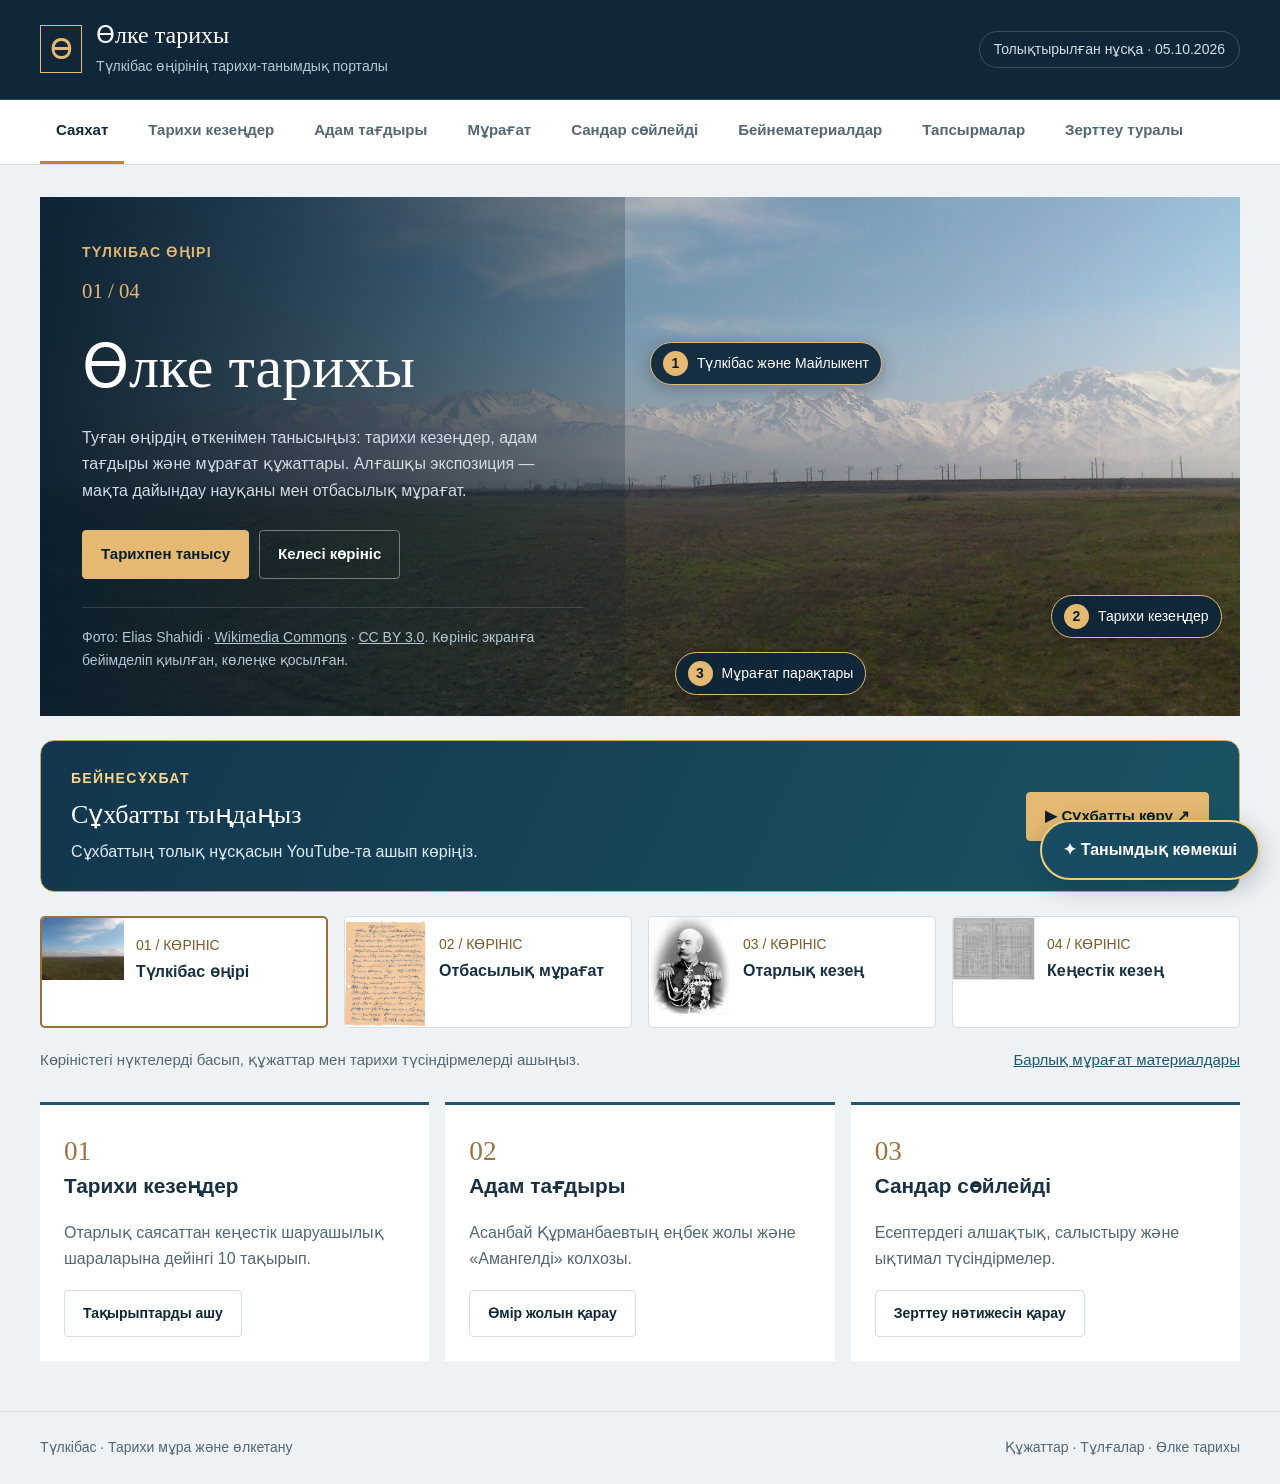
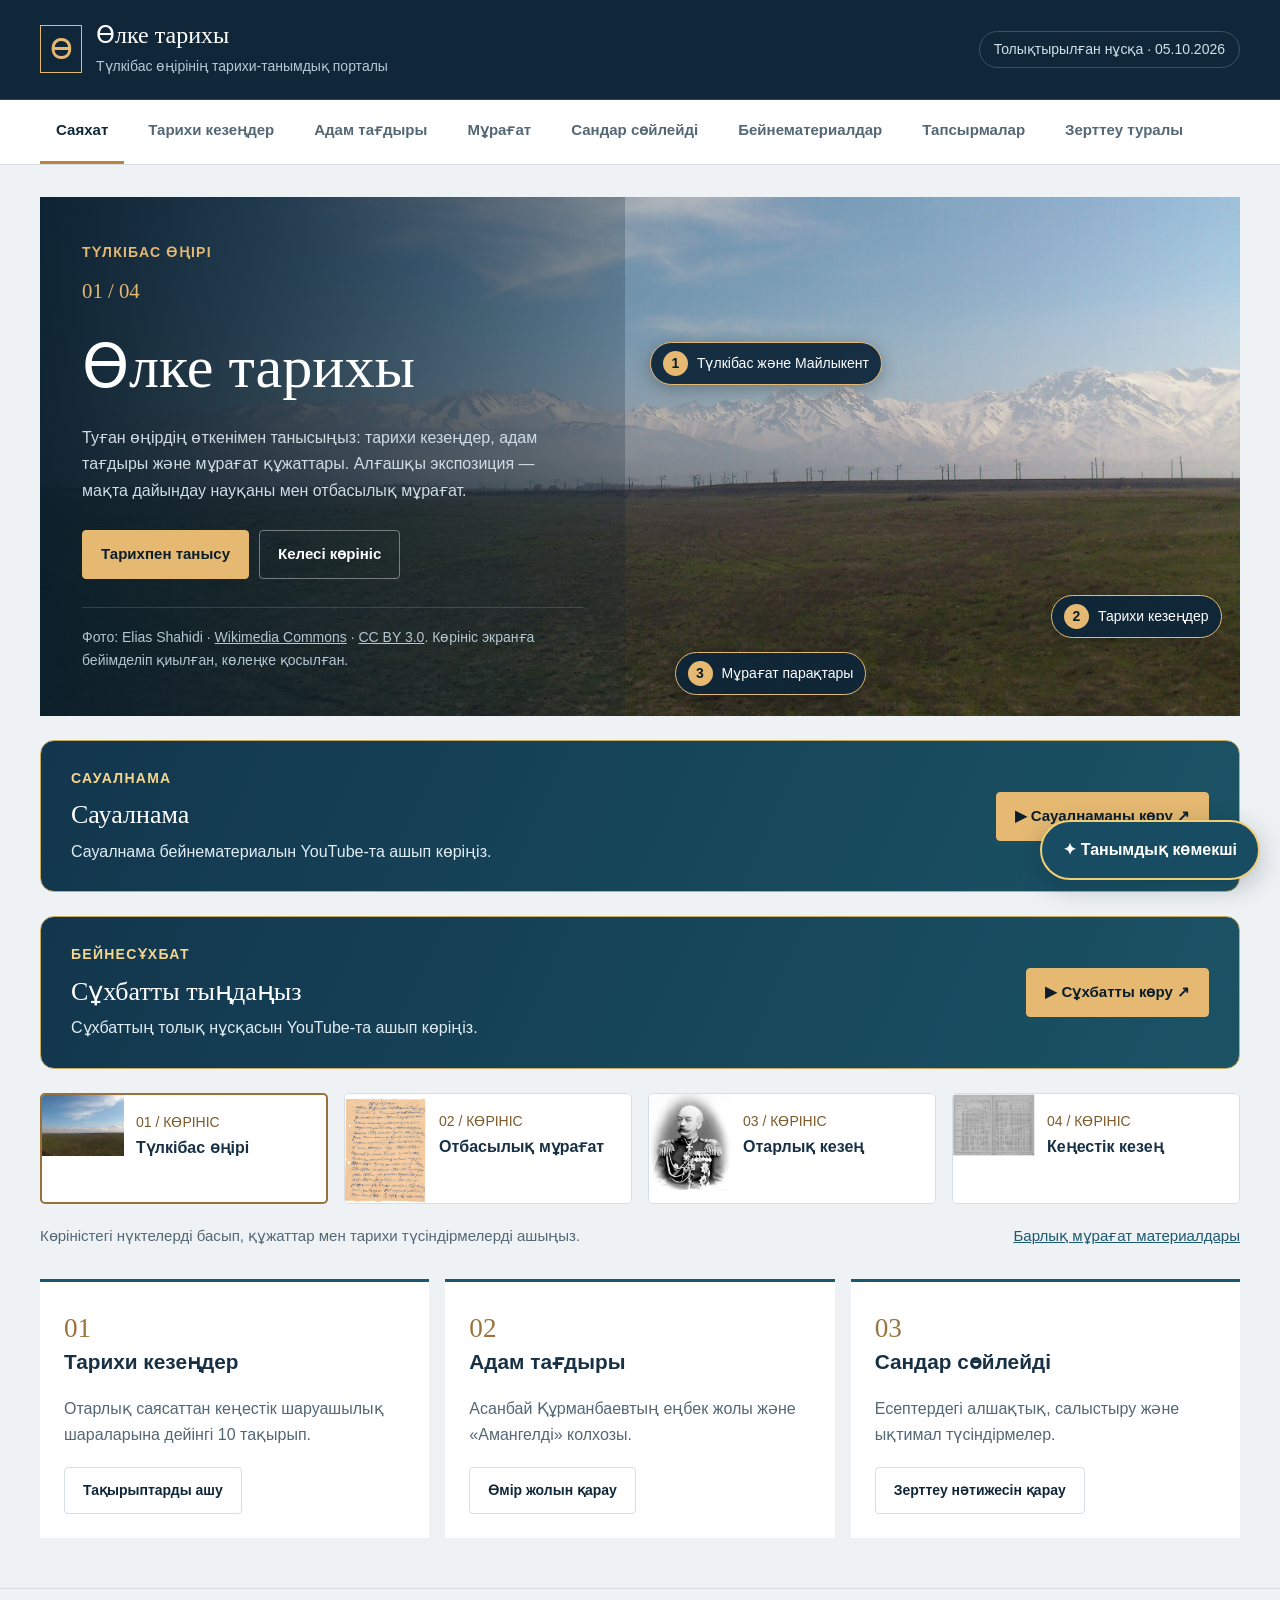
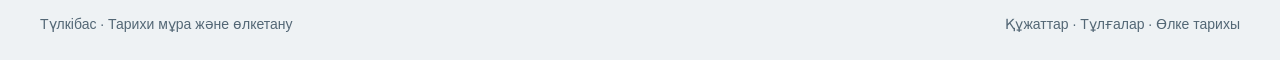
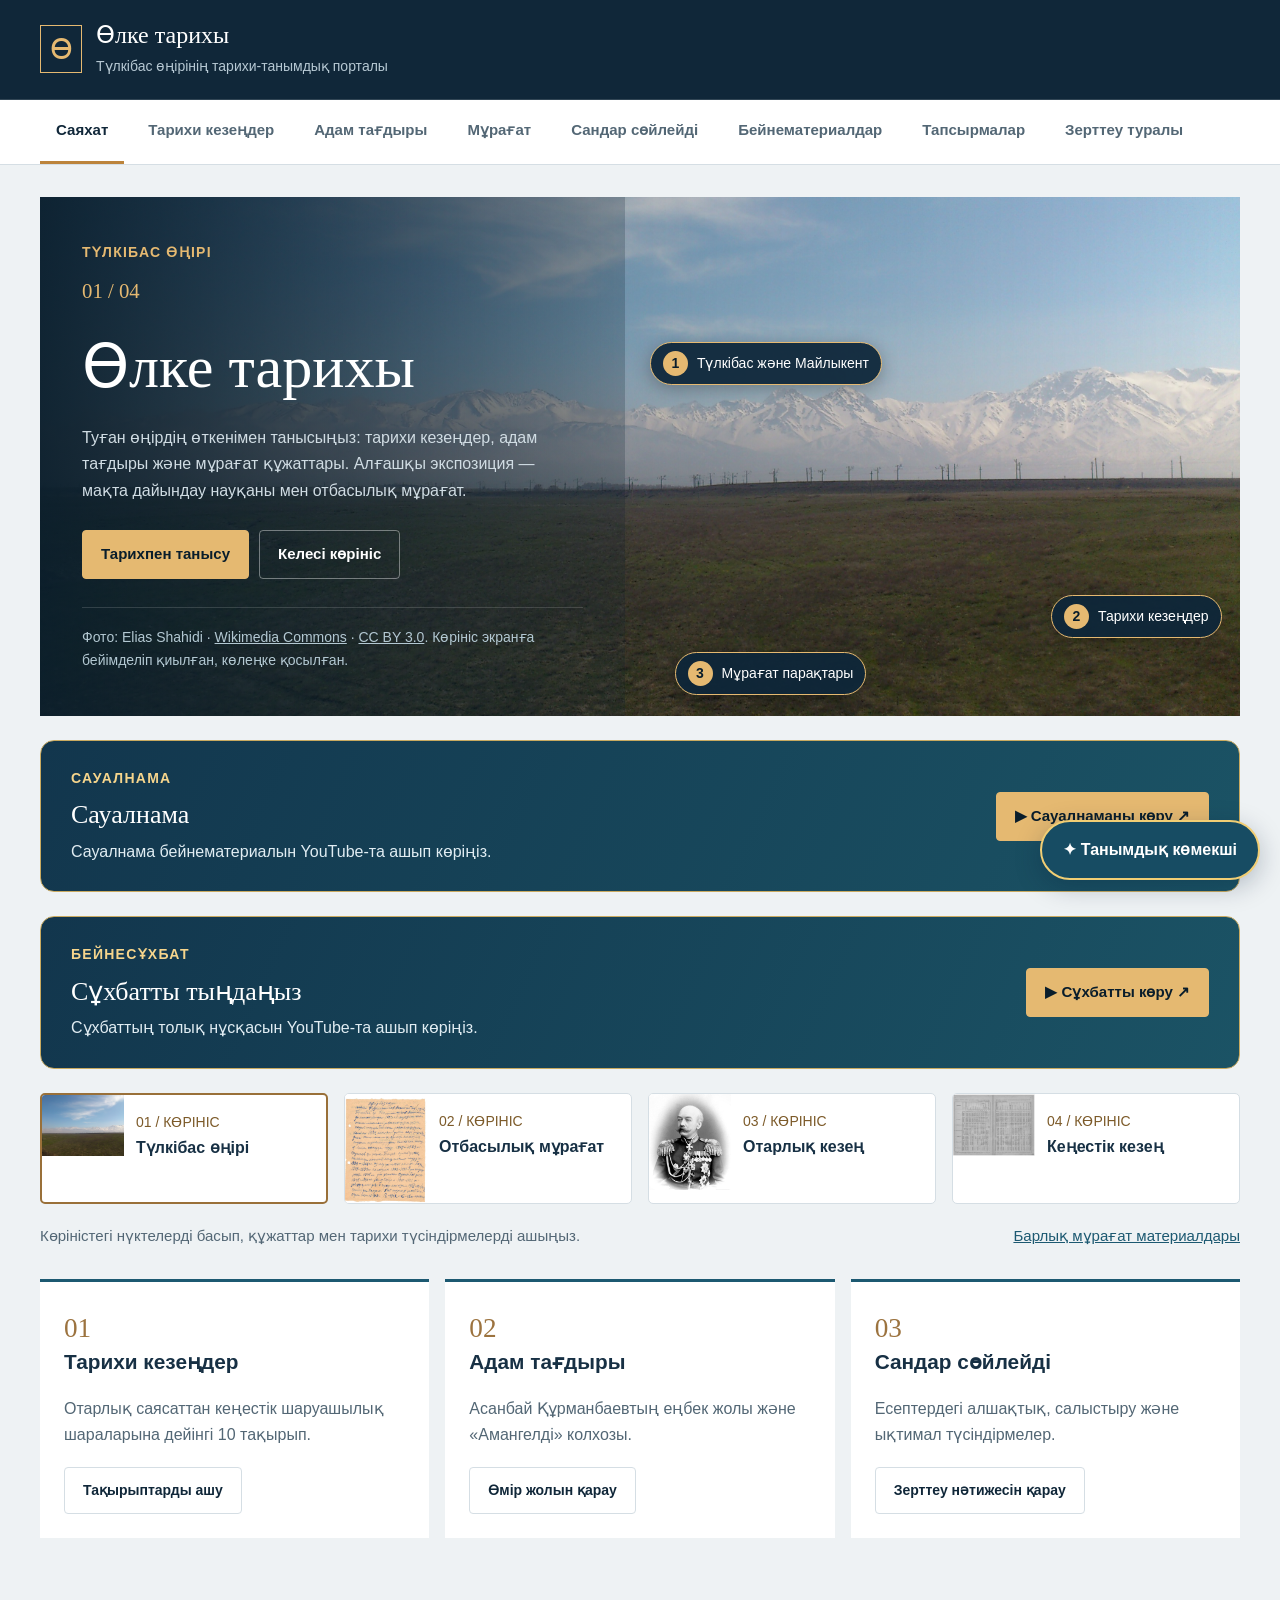
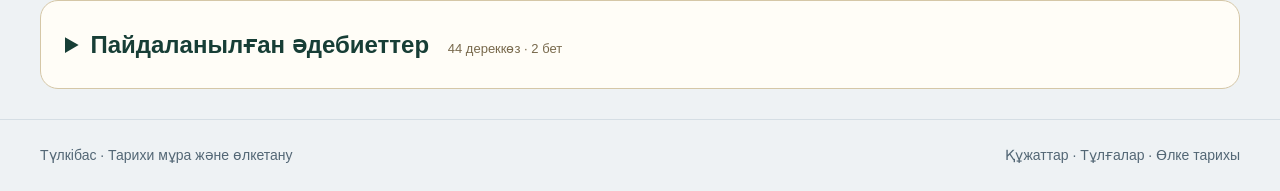
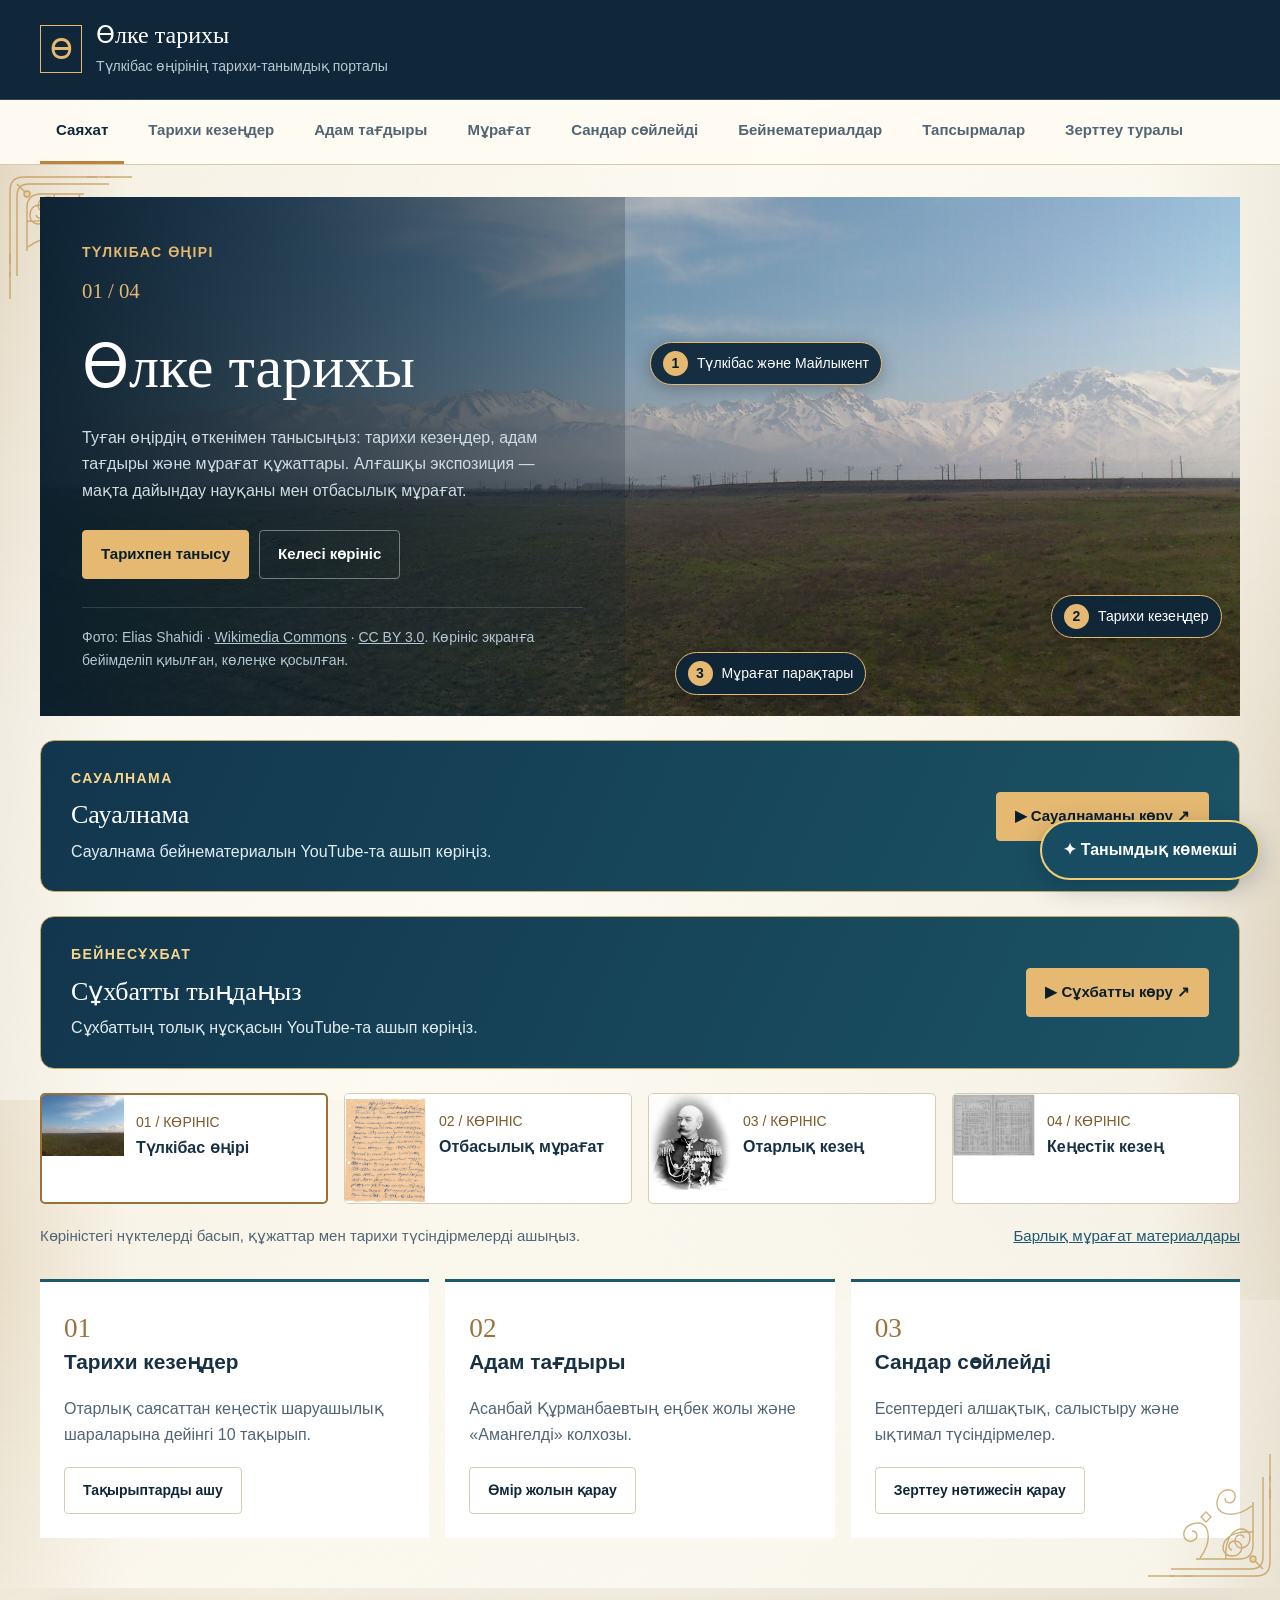
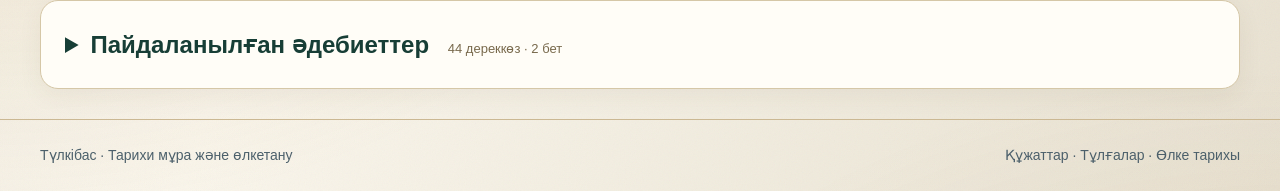
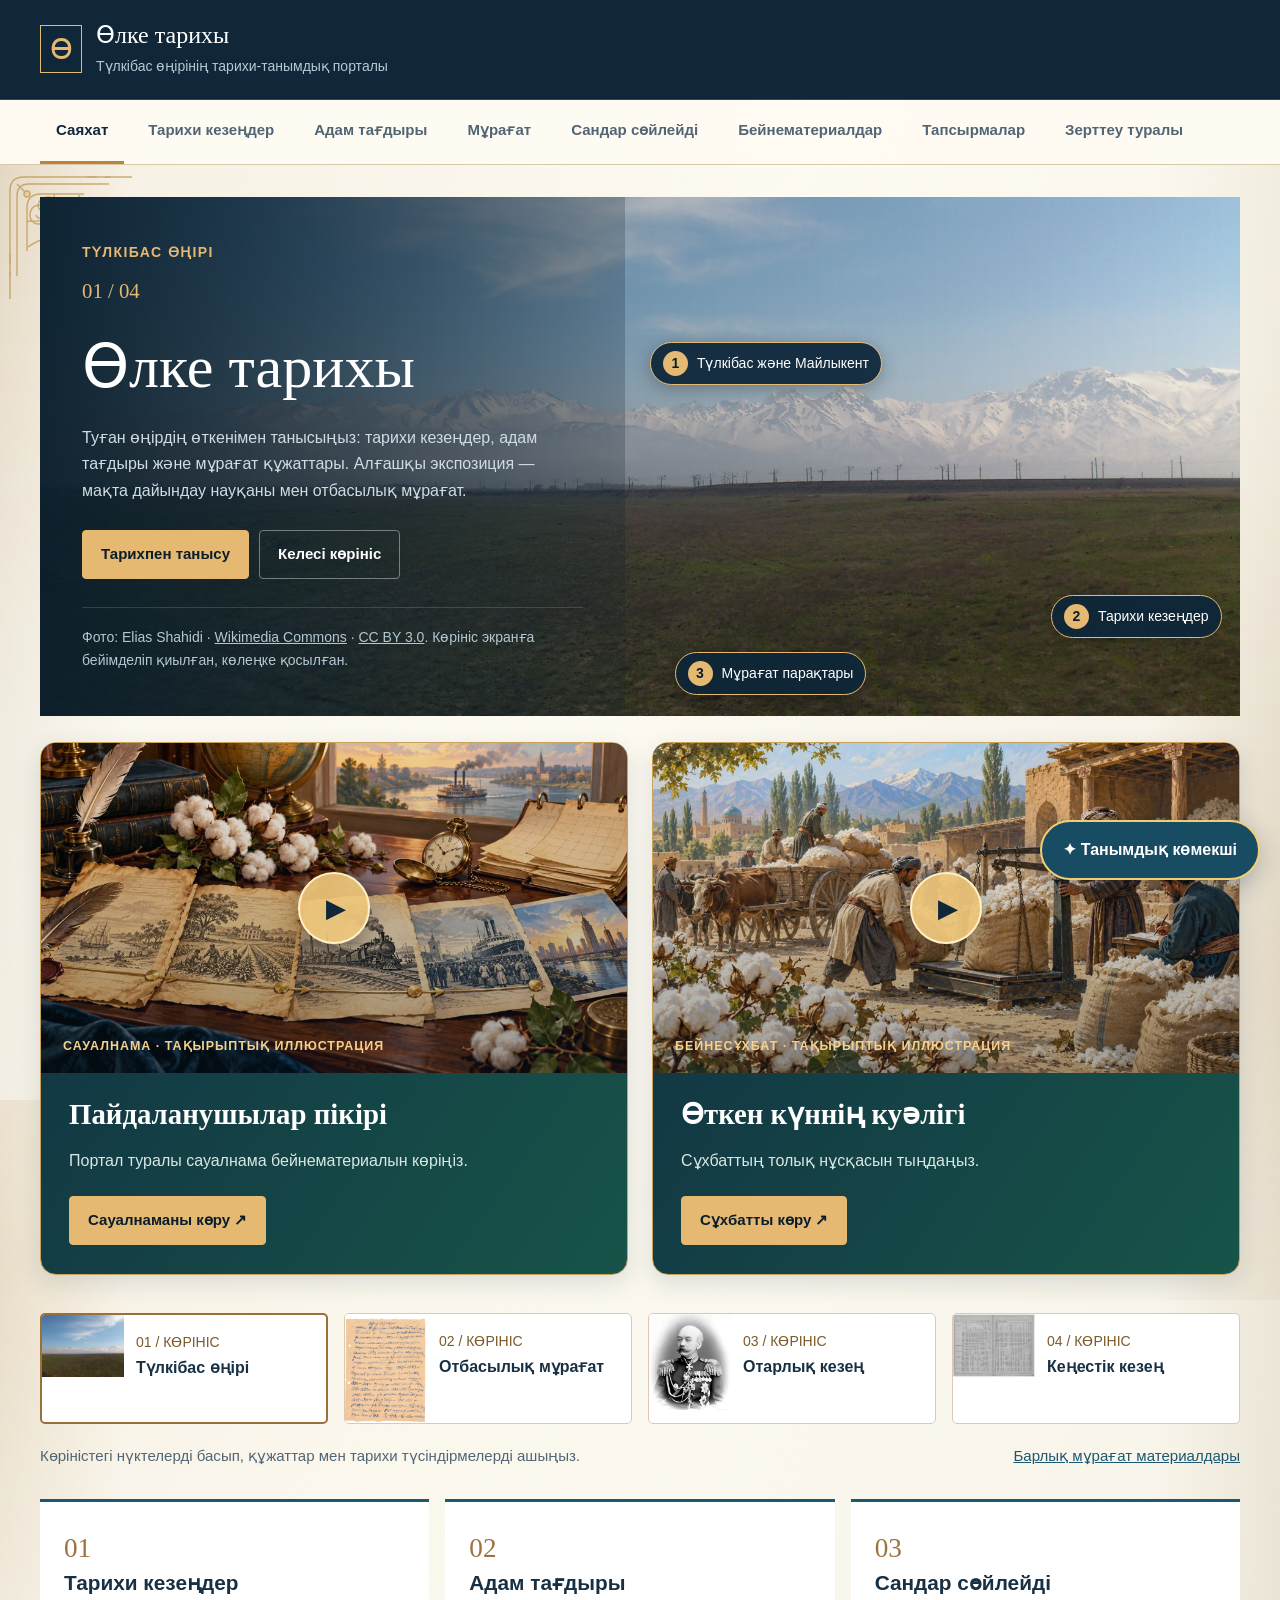
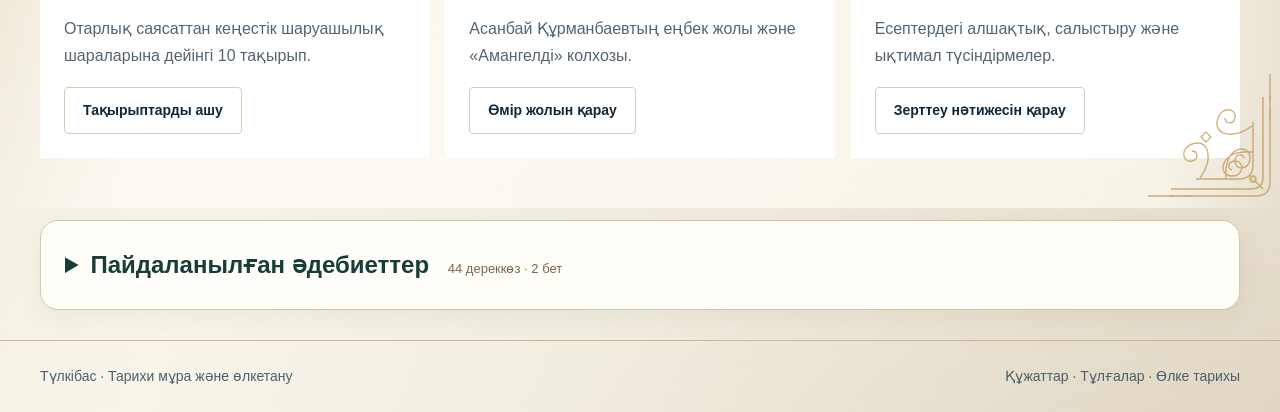
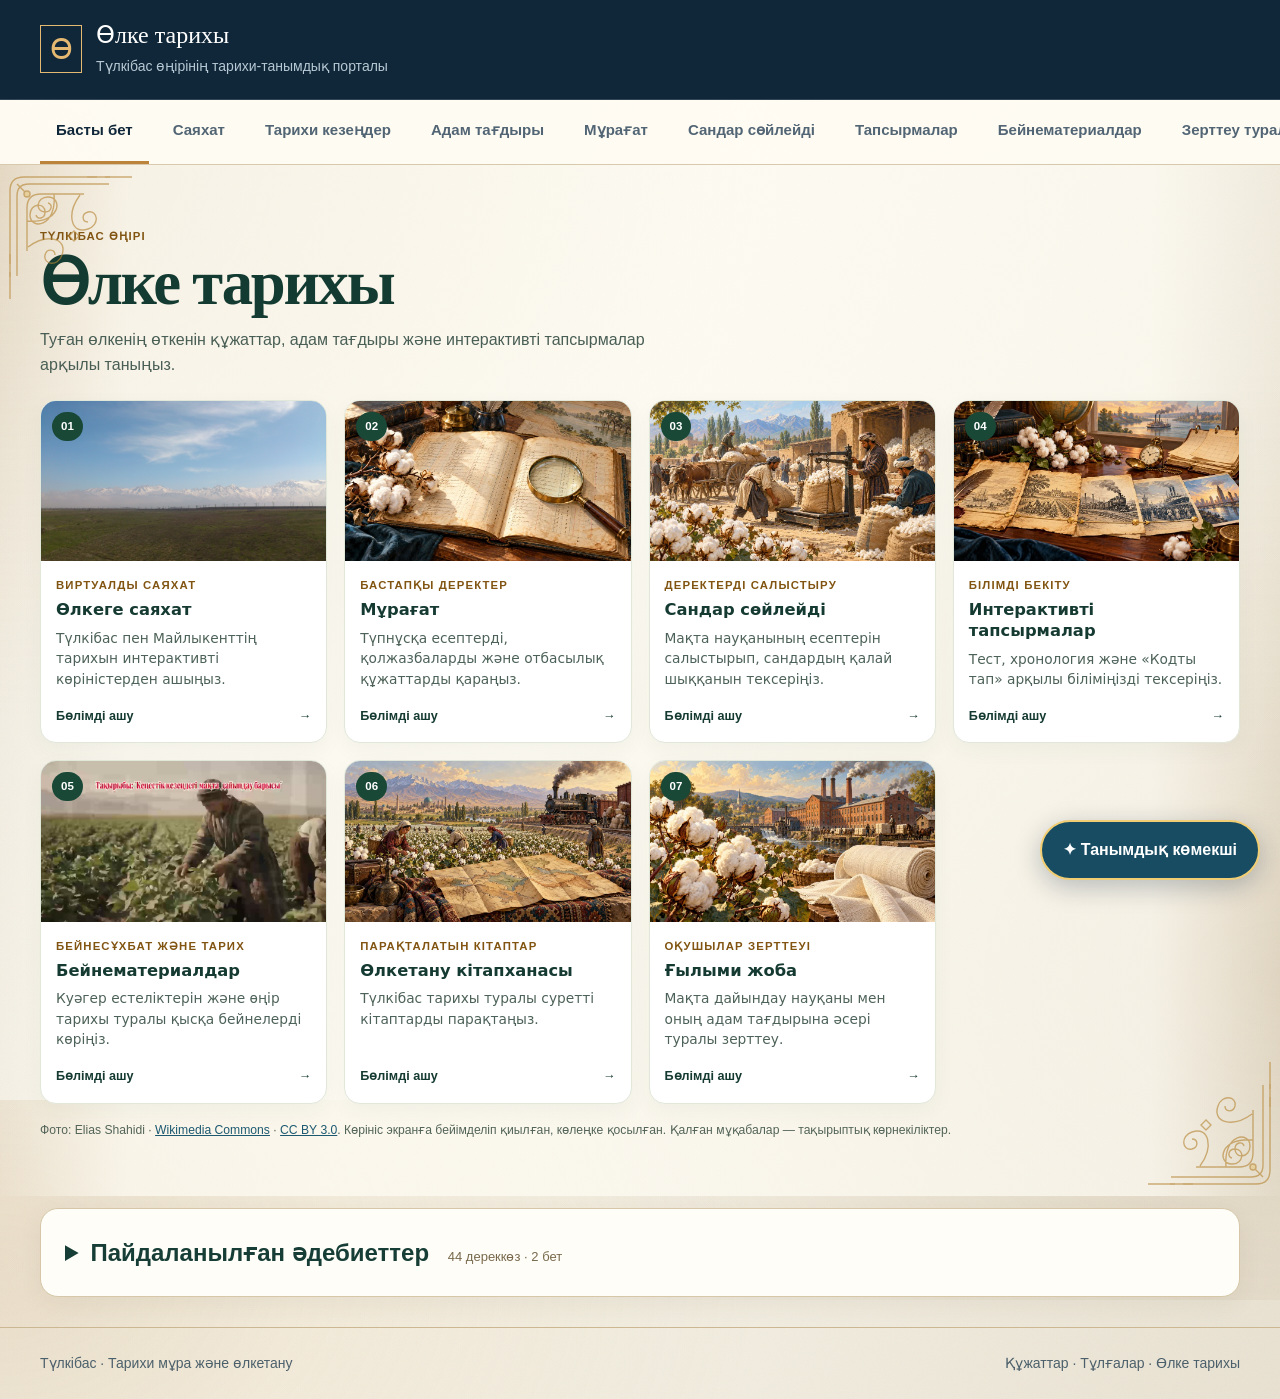
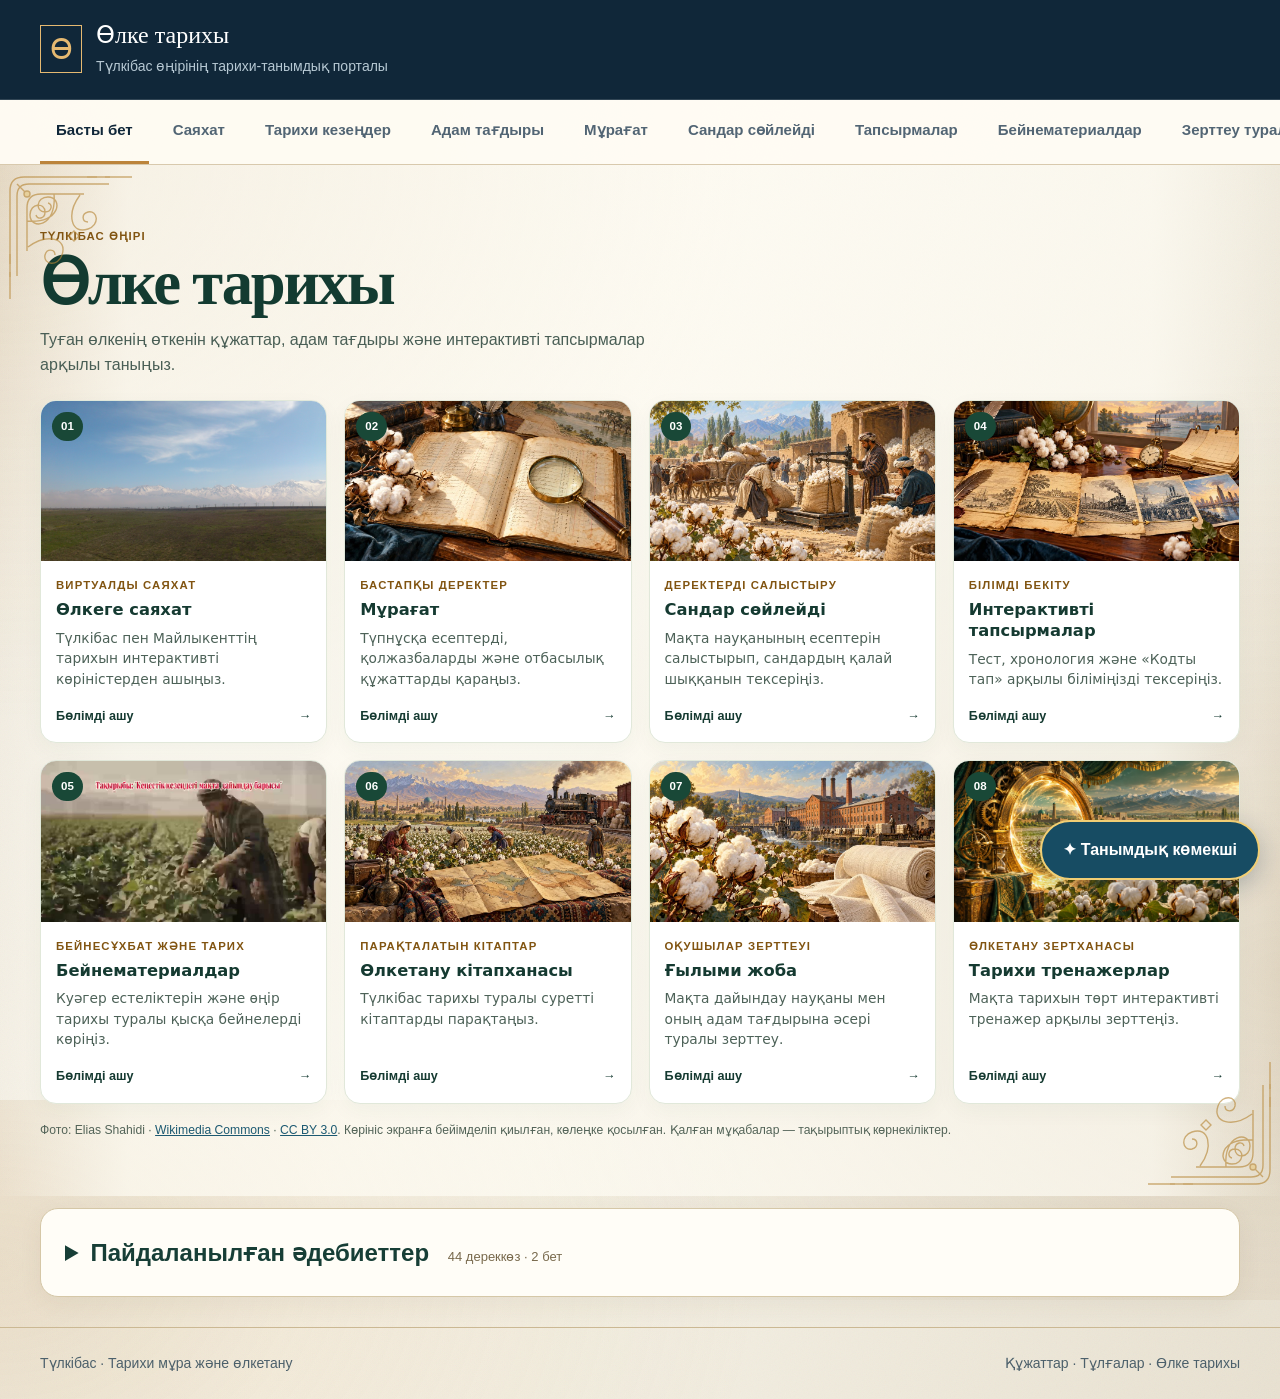
